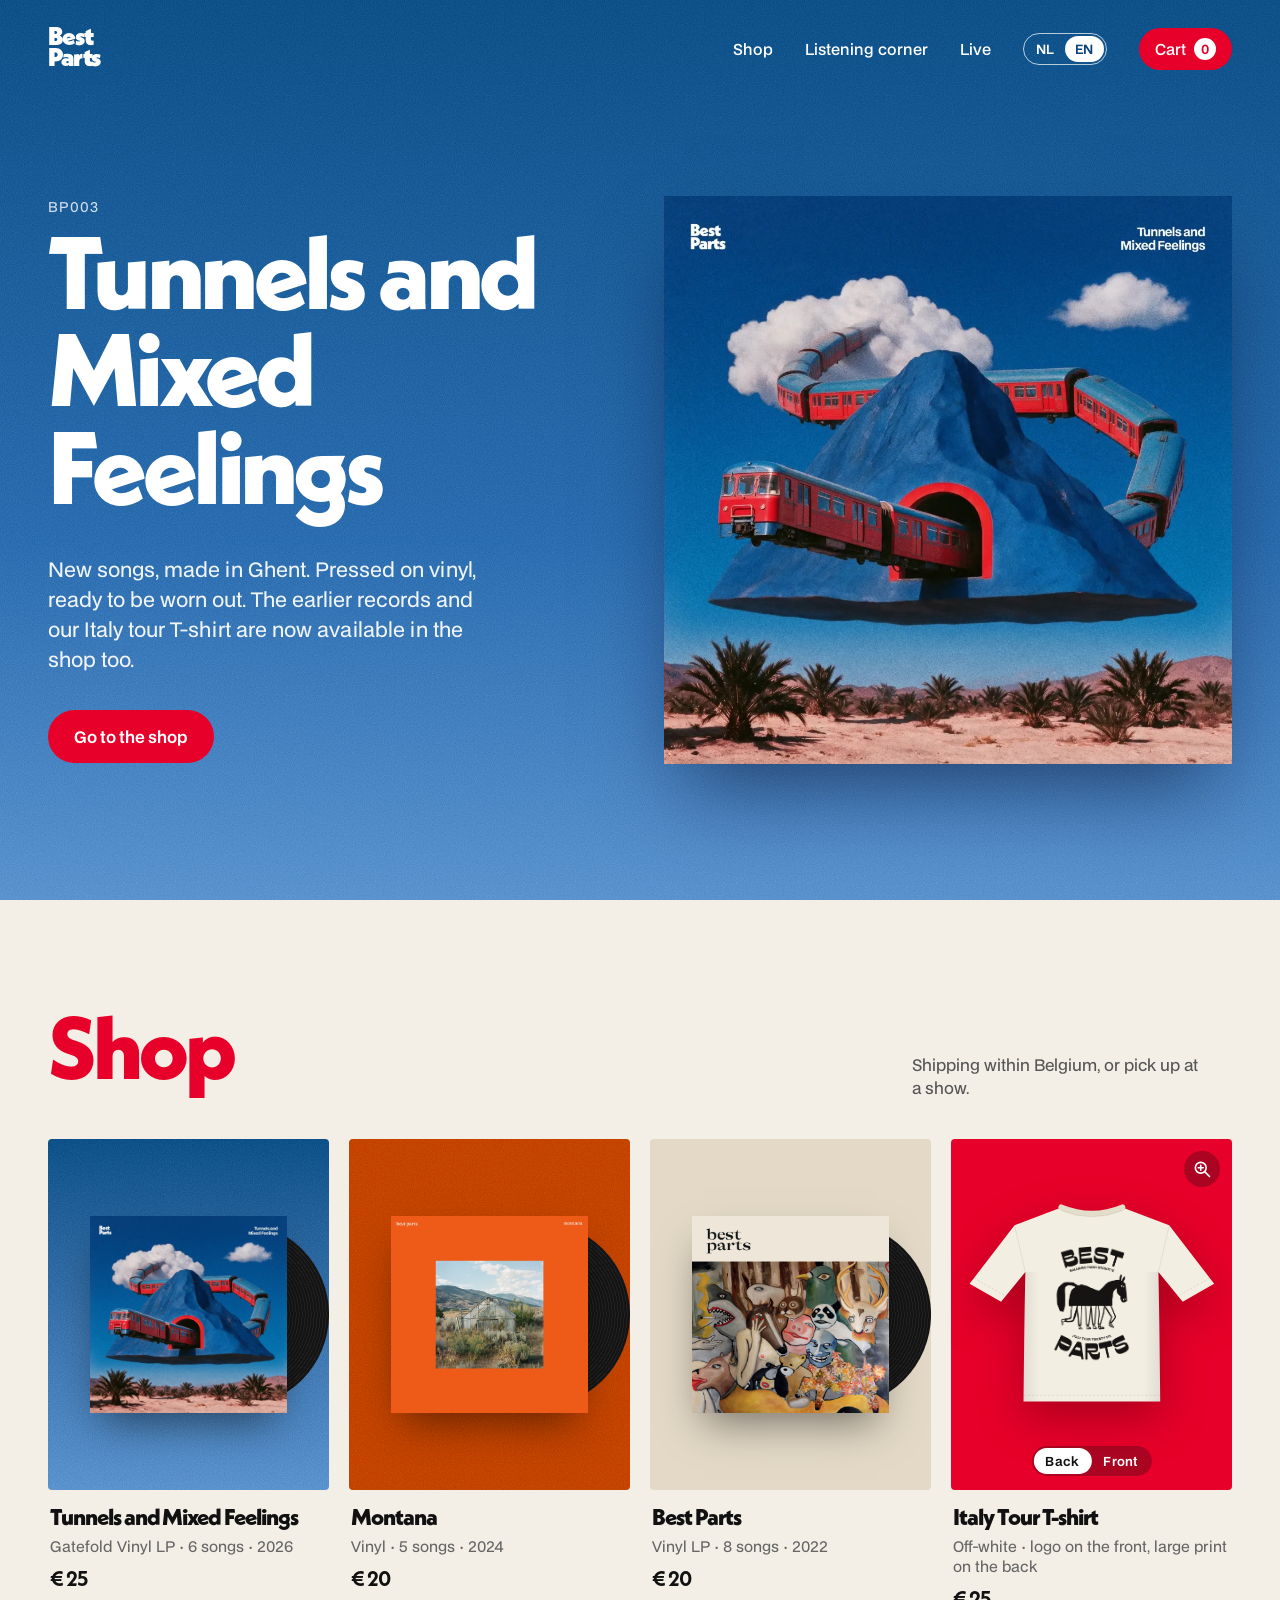
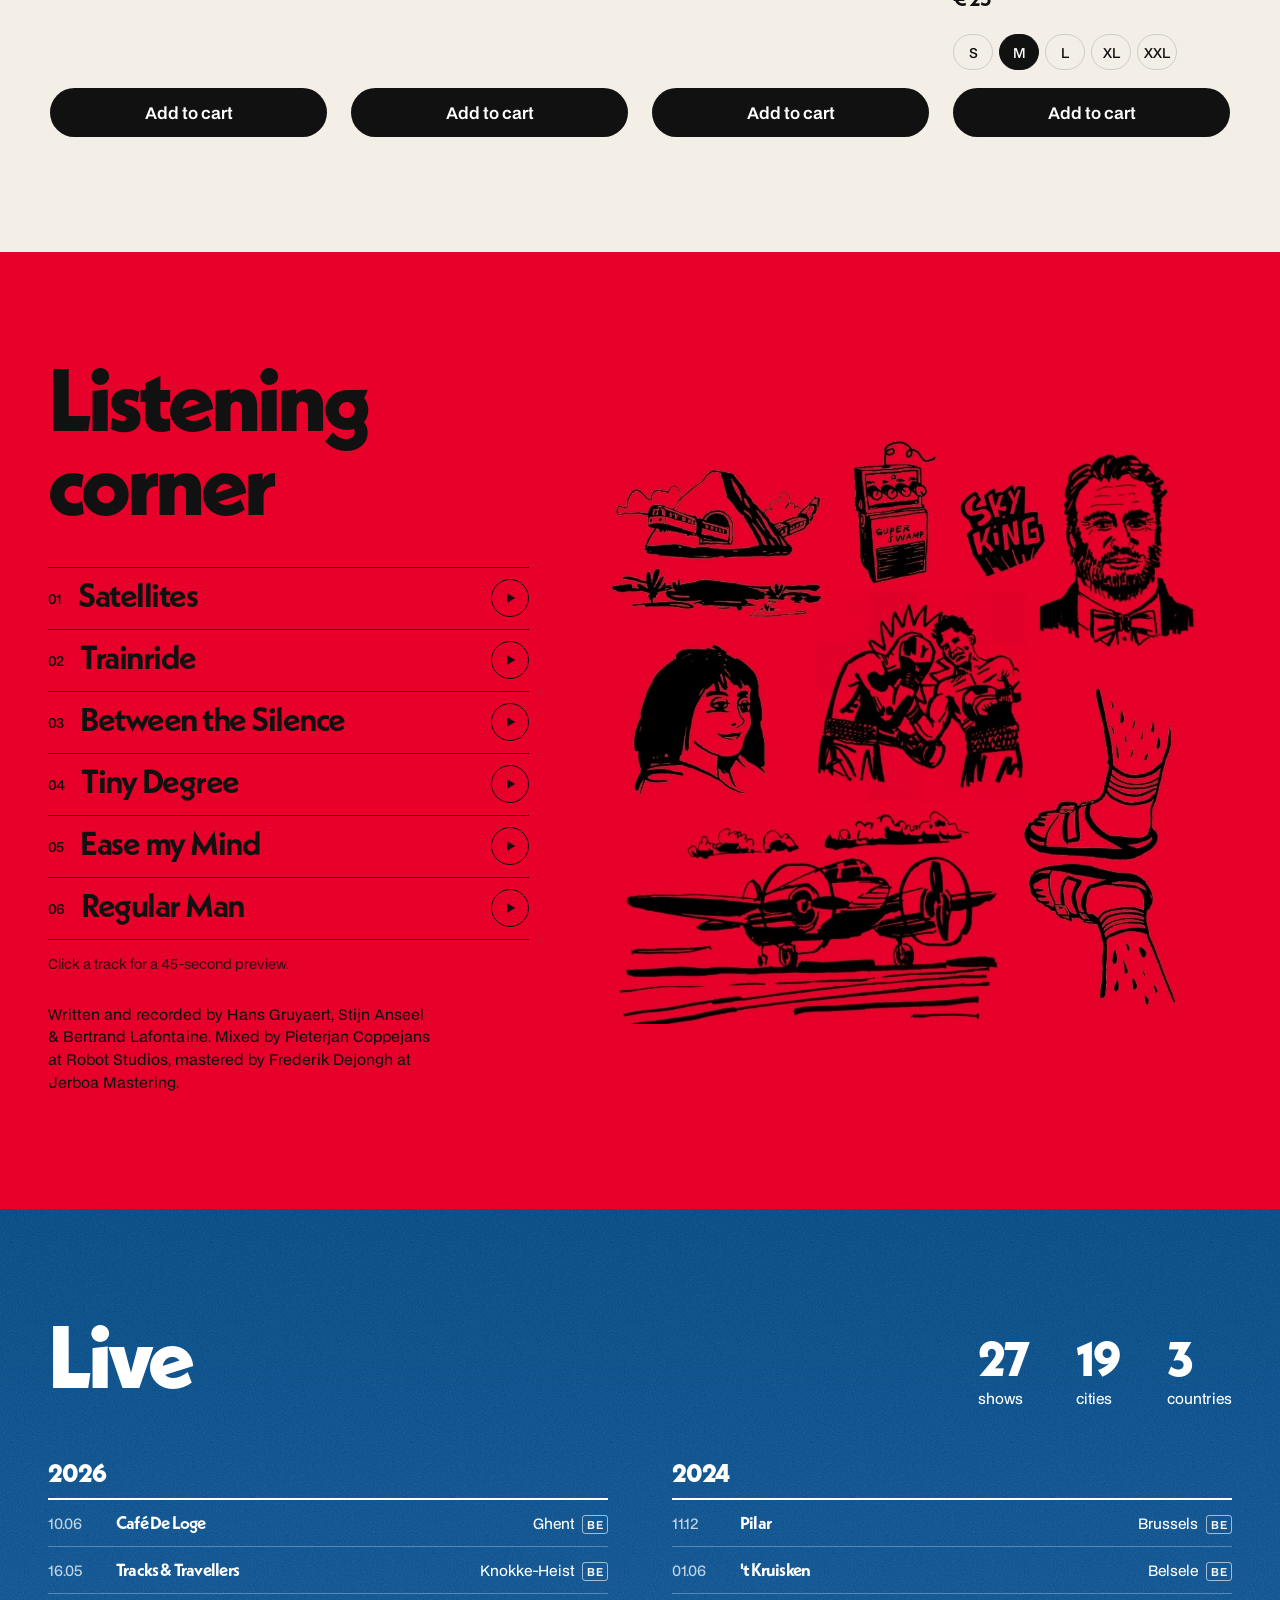
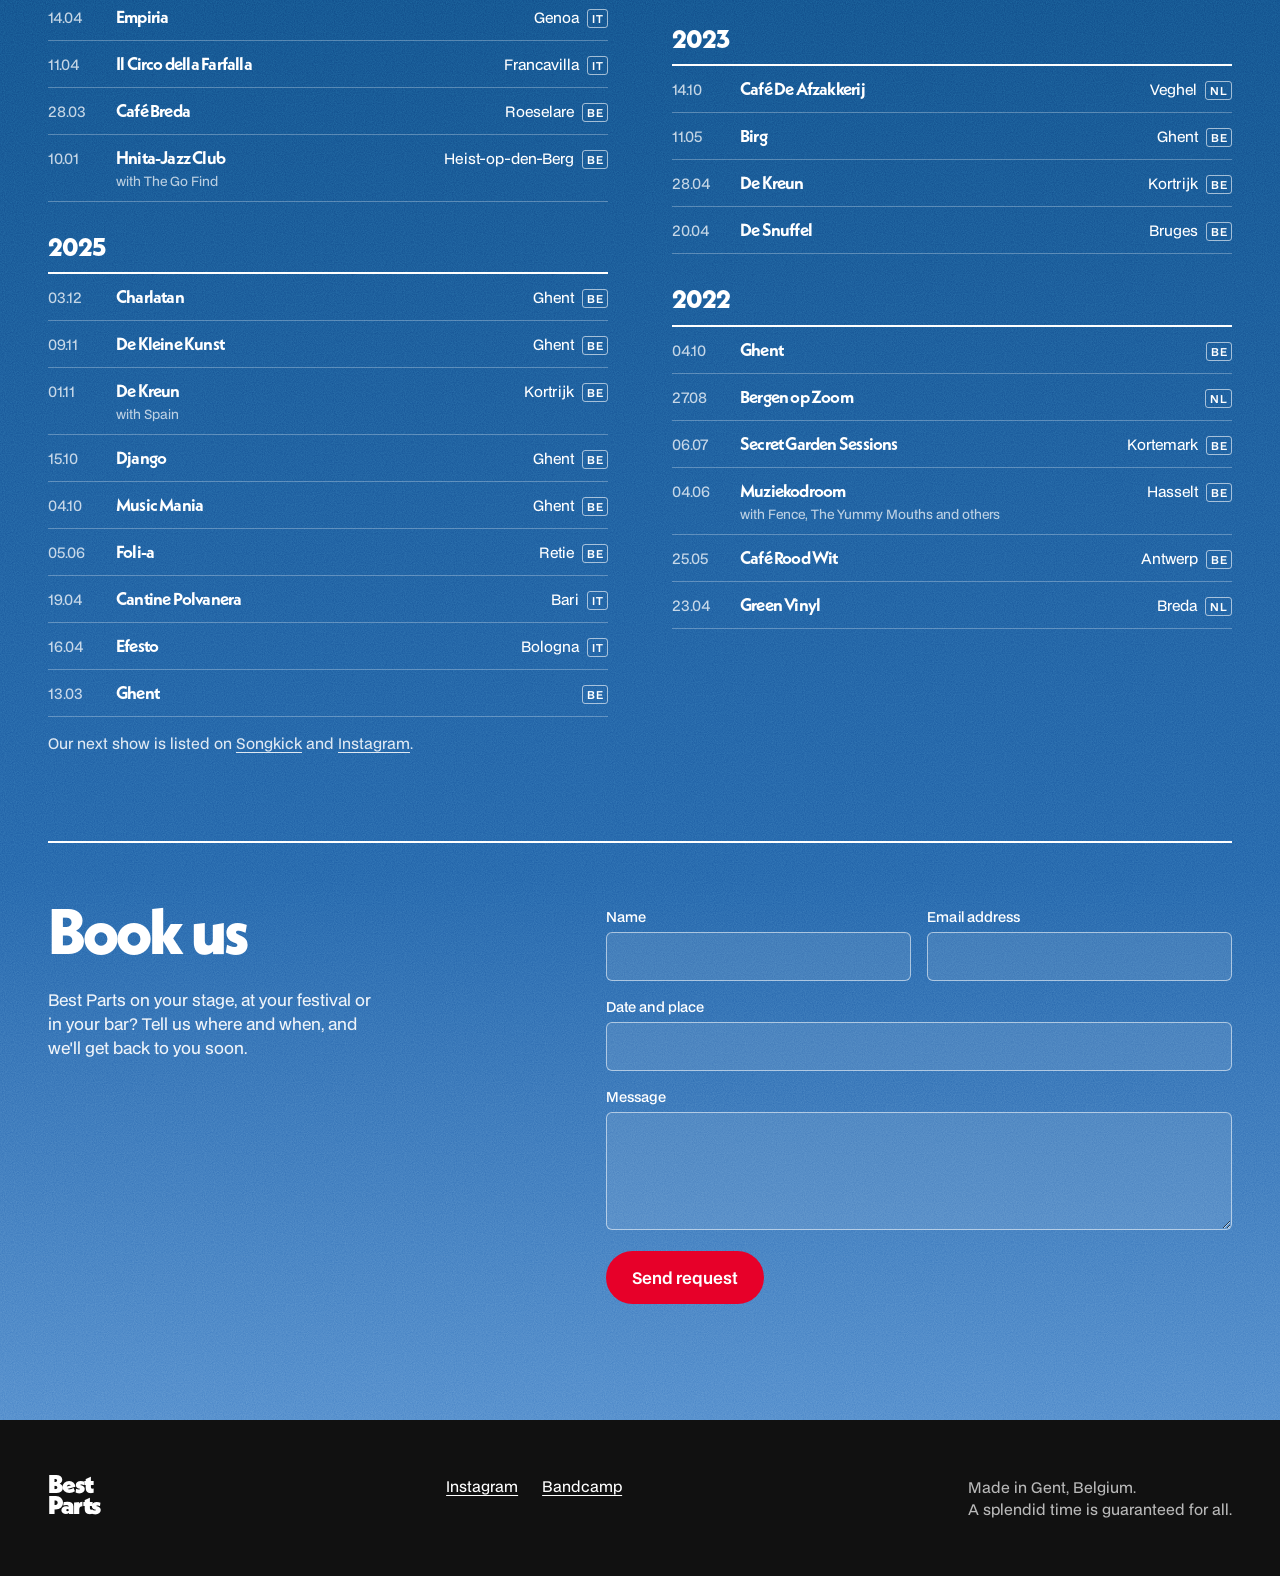
==== index.html @ 6e1805ee "Boekingsformulier onder de live-sectie Co-Authored-By: Claude Fable 5.2 <noreply@anthropic.com>" ====
<!doctype html>
<html lang="nl">
<head>
<meta charset="utf-8">
<meta name="viewport" content="width=device-width, initial-scale=1">
<title>Best Parts — Shop</title>
<meta name="description" content="Tunnels and Mixed Feelings, de nieuwe plaat van Best Parts. Vinyl en merch.">
<meta name="theme-color" content="#08417b">
<link rel="icon" href="favicon.svg" type="image/svg+xml">
<meta property="og:type" content="website">
<meta property="og:title" content="Best Parts — Shop">
<meta property="og:description" content="Tunnels and Mixed Feelings, the new record by Best Parts. Vinyl and merch.">
<meta property="og:image" content="https://stanseel.github.io/bestpartsband/img/cover-front.jpg">
<meta property="og:url" content="https://stanseel.github.io/bestpartsband/">
<meta name="twitter:card" content="summary_large_image">
<link rel="preload" href="fonts/NeueKabel-ExtraBold.otf" as="font" type="font/otf" crossorigin>
<link rel="preload" href="fonts/BDOGrotesk-Regular.otf" as="font" type="font/otf" crossorigin>
<link rel="stylesheet" href="style.css">
</head>
<body>

<header class="top">
  <a href="#" class="logo">Best<br>Parts</a>
  <nav>
    <a href="#shop">Shop</a>
    <a href="#plaat" data-i18n="nav.record">Listening corner</a>
    <a href="#live">Live</a>
    <div class="lang" role="group" aria-label="Taal" data-i18n-label="nav.lang">
      <button type="button" data-lang="nl" aria-pressed="true">NL</button>
      <button type="button" data-lang="en" aria-pressed="false">EN</button>
    </div>
    <button class="cart-btn" type="button" aria-label="Winkelmandje openen" data-i18n-label="nav.cartOpen">
      <span data-i18n="nav.cart">Mandje</span> <span class="cart-count">0</span>
    </button>
  </nav>
</header>

<main>
  <!-- HERO: lucht + hoes -->
  <section class="hero">
    <div class="hero-text">
      <p class="eyebrow" data-i18n="hero.eyebrow">BP003</p>
      <h1>Tunnels and<br>Mixed Feelings</h1>
      <p class="lead" data-i18n="hero.lead">Nieuwe songs, made in Gent. Op vinyl geperst, klaar om grijs te draaien. De vorige platen en ons Italiaans tour T-shirt zijn vanaf nu ook beschikbaar via de shop.</p>
      <a href="#shop" class="btn btn-red" data-i18n="hero.cta">Naar de shop</a>
    </div>
    <div class="hero-art">
      <img src="img/cover-front.jpg" width="990" height="990" fetchpriority="high" data-i18n-alt="hero.alt" alt="Hoes van Tunnels and Mixed Feelings: een rode trein rijdt door een blauwe berg die in de lucht zweeft">
    </div>
  </section>

  <!-- SHOP -->
  <section class="shop" id="shop">
    <div class="shop-head">
      <h2>Shop</h2>
      <p data-i18n="shop.note">Verzending in België of afhalen op een concert.</p>
    </div>
    <div id="products"></div>
  </section>

  <!-- DE PLAAT: rode binnenhoes -->
  <section class="record" id="plaat">
    <div class="record-text">
      <h2 data-i18n="record.title">Listening corner</h2>
      <ol class="tracks">
        <li><span class="track-name">Satellites</span><button class="play" type="button" data-src="audio/preview-01-satellites.m4a" data-title="Satellites"><svg viewBox="0 0 24 24" aria-hidden="true"><path class="i-play" d="M8 5.5v13l11-6.5z"/><path class="i-pause" d="M7 5h3.5v14H7zM13.5 5H17v14h-3.5z"/></svg></button></li>
        <li><span class="track-name">Trainride</span><button class="play" type="button" data-src="audio/preview-02-trainride.m4a" data-title="Trainride"><svg viewBox="0 0 24 24" aria-hidden="true"><path class="i-play" d="M8 5.5v13l11-6.5z"/><path class="i-pause" d="M7 5h3.5v14H7zM13.5 5H17v14h-3.5z"/></svg></button></li>
        <li><span class="track-name">Between the Silence</span><button class="play" type="button" data-src="audio/preview-03-between-the-silence.m4a" data-title="Between the Silence"><svg viewBox="0 0 24 24" aria-hidden="true"><path class="i-play" d="M8 5.5v13l11-6.5z"/><path class="i-pause" d="M7 5h3.5v14H7zM13.5 5H17v14h-3.5z"/></svg></button></li>
        <li><span class="track-name">Tiny Degree</span><button class="play" type="button" data-src="audio/preview-04-tiny-degree.m4a" data-title="Tiny Degree"><svg viewBox="0 0 24 24" aria-hidden="true"><path class="i-play" d="M8 5.5v13l11-6.5z"/><path class="i-pause" d="M7 5h3.5v14H7zM13.5 5H17v14h-3.5z"/></svg></button></li>
        <li><span class="track-name">Ease my Mind</span><button class="play" type="button" data-src="audio/preview-05-ease-my-mind.m4a" data-title="Ease my Mind"><svg viewBox="0 0 24 24" aria-hidden="true"><path class="i-play" d="M8 5.5v13l11-6.5z"/><path class="i-pause" d="M7 5h3.5v14H7zM13.5 5H17v14h-3.5z"/></svg></button></li>
        <li><span class="track-name">Regular Man</span><button class="play" type="button" data-src="audio/preview-06-regular-man.m4a" data-title="Regular Man"><svg viewBox="0 0 24 24" aria-hidden="true"><path class="i-play" d="M8 5.5v13l11-6.5z"/><path class="i-pause" d="M7 5h3.5v14H7zM13.5 5H17v14h-3.5z"/></svg></button></li>
      </ol>
      <p class="previews-note" data-i18n="record.previews">Klik op een nummer voor een fragment van 45 seconden.</p>
      <p class="credits" data-i18n="record.credits">Geschreven en opgenomen door Hans Gruyaert, Stijn Anseel &amp; Bertrand Lafontaine. Mix door Pieterjan Coppejans in Robot Studios, mastering door Frederik Dejongh bij Jerboa Mastering.</p>
    </div>
    <div class="record-art">
      <img src="img/drawings.jpg" width="960" height="900" loading="lazy" data-i18n-alt="record.alt" alt="Inkttekeningen uit de binnenhoes: een trein in een berg, een gitaarpedaal, boksers, een vliegtuig">
    </div>
  </section>

  <!-- LIVE: gedane optredens -->
  <section class="live" id="live">
    <div class="live-head">
      <h2>Live</h2>
      <div class="live-stats"></div>
    </div>
    <div class="years" id="gigs"></div>
    <p class="live-foot" data-i18n="live.foot">Ons volgende optreden staat op <a href="https://www.songkick.com/artists/10209042-best-parts">Songkick</a> en <a href="https://instagram.com/bestpartsband">Instagram</a>.</p>

    <!-- BOEKEN: aanvraagformulier, verstuurd via booking.js -->
    <div class="booking" id="boeken">
      <div class="booking-text">
        <h3 data-i18n="booking.title">Boek ons</h3>
        <p data-i18n="booking.lead">Best Parts op je podium, festival of in je café? Laat weten waar en wanneer, dan nemen we snel contact op.</p>
      </div>
      <form class="booking-form" novalidate>
        <label><span data-i18n="booking.name">Naam</span><input type="text" name="name" autocomplete="name" required></label>
        <label><span data-i18n="booking.email">E-mailadres</span><input type="email" name="email" autocomplete="email" required></label>
        <label class="wide"><span data-i18n="booking.when">Datum en plaats</span><input type="text" name="when"></label>
        <label class="wide"><span data-i18n="booking.message">Bericht</span><textarea name="message" rows="4" required></textarea></label>
        <input class="hp" type="text" name="_honey" tabindex="-1" autocomplete="off" aria-hidden="true">
        <div class="booking-foot wide">
          <button class="btn btn-red" type="submit" data-i18n="booking.send">Verstuur aanvraag</button>
          <p class="booking-status" role="status" aria-live="polite"></p>
        </div>
      </form>
    </div>
  </section>
</main>

<footer class="foot">
  <a href="#" class="logo">Best<br>Parts</a>
  <div>
    <a href="https://instagram.com/bestpartsband">Instagram</a>
    <a href="https://bestparts.bandcamp.com">Bandcamp</a>
  </div>
  <p>Made in Gent, Belgium.<br>A splendid time is guaranteed for all.</p>
</footer>

<!-- MANDJE -->
<div class="scrim" hidden></div>
<aside class="cart" aria-label="Winkelmandje" data-i18n-label="cart.label" aria-hidden="true" inert>
  <div class="cart-head">
    <h2 data-i18n="cart.title">Mandje</h2>
    <button class="cart-close" type="button" aria-label="Sluiten" data-i18n-label="cart.close">×</button>
  </div>
  <ul class="cart-items"></ul>
  <p class="cart-empty" data-i18n="cart.empty">Je mandje is nog leeg.</p>
  <div class="cart-foot">
    <div class="row"><span data-i18n="cart.subtotal">Subtotaal</span><span class="subtotal">€ 0</span></div>
    <div class="row muted"><span data-i18n="cart.shipping">Verzending België</span><span class="shipping">€ 0</span></div>
    <div class="row total"><span data-i18n="cart.total">Totaal</span><span class="grand">€ 0</span></div>
    <button class="btn btn-red btn-block checkout" type="button" data-i18n="cart.checkout">Afrekenen</button>
    <p class="pay-note" data-i18n="cart.payNote">Betalen met Bancontact, je bankapp of kaart.</p>
  </div>
</aside>

<dialog class="zoom"></dialog>

<div class="toast" role="status" aria-live="polite"></div>

<script src="i18n.js"></script>
<script src="shop.js"></script>
<script src="gigs.js"></script>
<script src="player.js"></script>
<script src="booking.js"></script>
</body>
</html>
---- style.css ----
/* Huisstijl: Neue Kabel voor titels, BDO Grotesk voor tekst */
@font-face { font-family: "Neue Kabel"; src: url("fonts/NeueKabel-Medium.otf") format("opentype"); font-weight: 500; font-display: swap; }
@font-face { font-family: "Neue Kabel"; src: url("fonts/NeueKabel-Bold.otf") format("opentype"); font-weight: 700; font-display: swap; }
@font-face { font-family: "Neue Kabel"; src: url("fonts/NeueKabel-ExtraBold.otf") format("opentype"); font-weight: 800; font-display: swap; }
@font-face { font-family: "Neue Kabel"; src: url("fonts/NeueKabel-Black.otf") format("opentype"); font-weight: 900; font-display: swap; }
@font-face { font-family: "BDO Grotesk"; src: url("fonts/BDOGrotesk-Regular.otf") format("opentype"); font-weight: 400; font-display: swap; }
@font-face { font-family: "BDO Grotesk"; src: url("fonts/BDOGrotesk-Medium.otf") format("opentype"); font-weight: 500; font-display: swap; }
@font-face { font-family: "BDO Grotesk"; src: url("fonts/BDOGrotesk-DemiBold.otf") format("opentype"); font-weight: 600; font-display: swap; }
@font-face { font-family: "BDO Grotesk"; src: url("fonts/BDOGrotesk-Bold.otf") format("opentype"); font-weight: 700; font-display: swap; }

:root {
  --red: #e70029;
  --red-dark: #b8001f;
  --sky-top: #08417b;
  --sky: #1d5ea6;
  --sky-low: #4a86c8;
  --ink: #111;
  --paper: #f4efe6;
  --canvas: #e9dfc8;
  --white: #fff;
  --head: "Neue Kabel", system-ui, sans-serif;
  --body: "BDO Grotesk", system-ui, sans-serif;
  --kabel-tight: -0.045em; /* letterafstand Neue Kabel: hoe negatiever, hoe nauwer */
  --grain: url("data:image/svg+xml,%3Csvg xmlns='http://www.w3.org/2000/svg' width='200' height='200'%3E%3Cfilter id='n'%3E%3CfeTurbulence type='fractalNoise' baseFrequency='.9' numOctaves='2' stitchTiles='stitch'/%3E%3CfeColorMatrix values='0 0 0 0 1 0 0 0 0 1 0 0 0 0 1 0 0 0 .5 0'/%3E%3C/filter%3E%3Crect width='100%25' height='100%25' filter='url(%23n)'/%3E%3C/svg%3E");
}

* { box-sizing: border-box; }
html { scroll-behavior: smooth; }
body {
  margin: 0;
  font-family: var(--body);
  color: var(--ink);
  background: var(--paper);
  -webkit-font-smoothing: antialiased;
}
img { display: block; max-width: 100%; height: auto; }
a { color: inherit; }
h1, h2, h3 { font-family: var(--head); font-weight: 800; letter-spacing: var(--kabel-tight); line-height: .95; margin: 0; text-wrap: balance; }
p { text-wrap: pretty; }
::selection { background: var(--red); color: var(--white); }

/* zichtbare focus voor wie met het toetsenbord navigeert */
:focus-visible { outline: 2.5px solid currentColor; outline-offset: 3px; border-radius: 4px; }
.btn:focus-visible, .cart-btn:focus-visible, .sizes button:focus-visible, .lang button:focus-visible, .qty button:focus-visible { border-radius: 999px; }
.btn-ink:focus-visible, .sizes button:focus-visible { outline-color: var(--red); }
.btn-red:focus-visible, .cart-btn:focus-visible { outline-color: var(--ink); }
.hero .btn-red:focus-visible, .top .cart-btn:not(.float):focus-visible { outline-color: var(--white); }
body.cart-open { overflow: hidden; }

.logo {
  font-family: var(--head);
  font-weight: 900;
  font-size: 1.6rem;
  line-height: .82;
  letter-spacing: var(--kabel-tight);
  text-decoration: none;
}

/* overige tekst in Neue Kabel krijgt dezelfde nauwe letterafstand */
.card .price, .tracks li, .year .venue, .live-stats strong, .cart-foot .total { letter-spacing: var(--kabel-tight); }

/* ---------- header ---------- */
.top {
  position: absolute; inset: 0 0 auto 0; z-index: 10;
  display: flex; justify-content: space-between; align-items: flex-start;
  padding: 28px clamp(16px, 4vw, 48px);
  color: var(--white);
}
.top nav { display: flex; gap: clamp(12px, 3vw, 32px); align-items: center; font-size: .95rem; font-weight: 500; }
.top nav a { text-decoration: none; }
.top nav a:hover { text-decoration: underline; text-underline-offset: 4px; }
.lang { display: inline-flex; border: 1.5px solid rgba(255, 255, 255, .7); border-radius: 999px; padding: 2px; }
.lang button {
  font: 600 .8rem var(--body); letter-spacing: .04em; color: var(--white); cursor: pointer;
  background: none; border: 0; border-radius: 999px; padding: 7px 10px; line-height: 1;
}
.lang button[aria-pressed="true"] { background: var(--white); color: var(--sky-top); }
.cart-btn {
  font: inherit; color: var(--white); cursor: pointer;
  background: var(--red); border: 0; border-radius: 999px;
  padding: 10px 16px; display: inline-flex; gap: 8px; align-items: center;
}
.cart-btn:hover { background: var(--red-dark); }
/* zodra de kop uit beeld is, blijft het mandje rechtsboven zweven */
.cart-btn.float {
  position: fixed; top: 16px; right: clamp(16px, 4vw, 48px); z-index: 30;
  font-size: .95rem; font-weight: 500;
  box-shadow: 0 0 0 2px var(--paper), 0 10px 24px -8px rgba(0, 0, 0, .45);
  animation: drop .3s cubic-bezier(.2, .7, .2, 1);
}
@keyframes drop { from { transform: translateY(-64px); } }
.cart-count {
  background: var(--white); color: var(--red); border-radius: 999px;
  min-width: 22px; height: 22px; display: inline-grid; place-items: center;
  font-size: .8rem; font-weight: 600; padding: 0 6px;
}
.cart-count.bump { animation: bump .4s ease; }
@keyframes bump { 50% { transform: scale(1.35); } }

/* ---------- buttons ---------- */
.btn {
  display: inline-block; font: 600 1rem var(--body); text-decoration: none; cursor: pointer;
  border: 0; border-radius: 999px; padding: 15px 26px;
  transition: transform .15s ease, background .15s ease;
}
.btn:hover { transform: translateY(-2px); }
.btn-red { background: var(--red); color: var(--white); }
.btn-red:hover { background: var(--red-dark); }
.btn-ink { background: var(--ink); color: var(--white); }
.btn-block { width: 100%; }

/* ---------- hero ---------- */
.hero {
  position: relative; overflow: hidden;
  min-height: 100vh; min-height: 100svh;
  display: grid; grid-template-columns: 1fr 1fr; align-items: center; gap: 48px;
  padding: 140px clamp(16px, 4vw, 48px) 80px;
  color: var(--white);
  background:
    var(--grain),
    linear-gradient(180deg, var(--sky-top) 0%, var(--sky) 60%, var(--sky-low) 100%);
  background-blend-mode: soft-light, normal;
}
.eyebrow { font-size: .85rem; letter-spacing: .08em; text-transform: uppercase; opacity: .8; margin: 0 0 18px; }
.hero h1 { font-size: clamp(3rem, 8vw, 7.5rem); }
.lead { font-size: clamp(1.05rem, 1.6vw, 1.25rem); line-height: 1.5; max-width: 34ch; margin: 28px 0 36px; opacity: .92; }
.hero-art { position: relative; }
.hero-art img {
  width: 100%; max-width: 620px; margin-left: auto; aspect-ratio: 1;
  box-shadow: 0 40px 80px -20px rgba(0, 10, 40, .55);
  animation: float 7s ease-in-out infinite;
}
@keyframes float { 50% { transform: translateY(-14px) rotate(-.6deg); } }

/* ---------- shop ---------- */
.shop { padding: clamp(64px, 9vw, 120px) clamp(16px, 4vw, 48px); }
.shop-head { display: flex; justify-content: space-between; align-items: end; gap: 24px; flex-wrap: wrap; margin-bottom: 40px; }
.shop-head h2 { font-size: clamp(3rem, 7vw, 5.5rem); color: var(--red); }
.shop-head p { margin: 0; max-width: 32ch; color: #555; }

.grid { display: grid; grid-template-columns: repeat(4, 1fr); gap: 20px; }
.card { display: flex; flex-direction: column; }
.stage {
  position: relative; aspect-ratio: 4 / 5; overflow: hidden;
  display: grid; place-items: center;
  border-radius: 4px;
}
.stage.blue {
  background: var(--grain), linear-gradient(180deg, var(--sky-top), var(--sky-low));
  background-blend-mode: soft-light, normal;
}
.stage.red { background: var(--red); }
.stage.photo img { width: 100%; height: 100%; object-fit: cover; transition: transform .5s ease; }
.card:hover .stage.photo img { transform: scale(1.04); }
.stage.orange { background: var(--grain), #bc3400; background-blend-mode: soft-light, normal; }
.stage.cream { background: var(--grain), #e3d9c6; background-blend-mode: multiply, normal; }

/* uitverkocht */
.sold-out-note {
  justify-self: start; width: fit-content; margin: 10px 0 0;
  font-size: .8rem; font-weight: 600; letter-spacing: .04em; text-transform: uppercase;
  color: var(--white); background: var(--red); border-radius: 999px; padding: 5px 11px;
}
.sold-out .stage { filter: grayscale(.7); opacity: .7; }
.add:disabled { background: #bbb; cursor: not-allowed; transform: none; }
.card-body { padding: 18px 2px 0; display: flex; flex-direction: column; gap: 6px; flex: 1; }
.card h3 { font-size: 1.45rem; }
.card .sub { color: #666; font-size: .92rem; margin: 0; }
.card .price { font-family: var(--head); font-weight: 700; font-size: 1.3rem; margin: 6px 0 0; }
.card-actions { display: flex; gap: 8px; margin-top: auto; padding-top: 14px; flex-wrap: wrap; }
.sizes { display: flex; gap: 6px; flex-wrap: wrap; width: 100%; margin-bottom: 10px; }
.sizes button {
  font: 500 .85rem var(--body); cursor: pointer;
  min-width: 40px; height: 36px; border-radius: 999px;
  background: transparent; border: 1.5px solid #ccc; color: var(--ink);
}
.sizes button[aria-pressed="true"] { background: var(--ink); border-color: var(--ink); color: var(--white); }
.card .add { flex: 1; padding: 13px 18px; }

/* het label van de plaat neemt de kleur van de hoes over */
.stage.blue { --label: #0763a1; }
.stage.orange { --label: #ee5b18; }
.stage.cream { --label: #eee6d9; }

/* product mockups */
.lp { position: relative; width: 70%; aspect-ratio: 1; transition: transform .4s ease; }
.lp .disc {
  position: absolute; inset: 3%; border-radius: 50%;
  background: repeating-radial-gradient(circle, #151515 0 2px, #222 2px 3px);
  transition: transform .5s cubic-bezier(.2, .7, .2, 1);
  transform: translateX(26%);
}
.lp .disc::after {
  content: ""; position: absolute; inset: 34%; border-radius: 50%;
  background: radial-gradient(circle, var(--ink) 0 5%, var(--label, var(--red)) 6%);
}
.lp img { position: relative; width: 100%; aspect-ratio: 1; box-shadow: 0 20px 40px -12px rgba(0,0,0,.5); }
.card:hover .lp { transform: translateX(-10%); }
.card:hover .lp .disc { transform: translateX(46%) rotate(40deg); }

/* tekeningen: het rode papier wordt wit, zodat de zwarte inkt op elke kleur kan staan */
.ink { filter: grayscale(1) brightness(4.5) contrast(3); mix-blend-mode: multiply; }

/* T-shirt: achterkant en voorkant liggen op elkaar, de knoppen onderaan wisselen */
.tee { position: relative; width: 96%; aspect-ratio: 600 / 530; margin-top: -8%; }
.tee-view {
  position: absolute; inset: 0; width: 100%; height: 100%;
  filter: drop-shadow(0 16px 22px rgba(60, 0, 10, .35));
  transition: opacity .3s ease, transform .4s cubic-bezier(.2, .7, .2, 1);
}
.tee-view image { mix-blend-mode: multiply; opacity: .93; }
.stage[data-view="back"] .tee-front, .stage[data-view="front"] .tee-back { opacity: 0; transform: scale(.96); }
.views {
  position: absolute; left: 50%; bottom: 14px; transform: translateX(-50%);
  display: inline-flex; padding: 2px; border-radius: 999px; background: rgba(17, 17, 17, .28);
}
.views button {
  font: 600 .78rem var(--body); letter-spacing: .02em; color: var(--white); cursor: pointer;
  background: none; border: 0; border-radius: 999px; padding: 7px 12px; line-height: 1;
}
.views button[aria-pressed="true"] { background: var(--white); color: var(--ink); }

/* grotere weergave na een klik op het product */
.stage:has(.zoom-btn) { cursor: zoom-in; }
.zoom-btn {
  position: absolute; top: 12px; right: 12px; width: 36px; height: 36px; padding: 8px;
  border: 0; border-radius: 50%; background: rgba(17, 17, 17, .28); color: var(--white); cursor: zoom-in;
}
.zoom-btn svg { width: 100%; height: 100%; fill: none; stroke: currentColor; stroke-width: 2; stroke-linecap: round; }
.zoom-btn:focus-visible, .views button:focus-visible, .zoom-close:focus-visible { outline-color: var(--white); border-radius: 999px; }
.zoom { padding: 0; border: 0; background: none; max-width: none; max-height: none; overflow: visible; }
.zoom::backdrop { background: rgba(8, 20, 50, .7); }
.zoom[open] { animation: zoom-in .25s cubic-bezier(.2, .7, .2, 1); }
@keyframes zoom-in { from { opacity: 0; transform: scale(.94); } }
.zoom-stage { width: min(92vw, 86vh, 860px); aspect-ratio: 1; border-radius: 6px; cursor: default; }
.zoom-stage .tee { margin-top: -4%; }
.zoom-stage .views { bottom: 22px; }
.zoom-stage .views button { font-size: .9rem; padding: 9px 16px; }
.zoom-close {
  position: absolute; top: 12px; right: 12px; width: 40px; height: 40px;
  border: 0; border-radius: 50%; background: rgba(17, 17, 17, .28); color: var(--white);
  font-size: 1.6rem; line-height: 1; cursor: pointer;
}

.tote { position: relative; width: 64%; transition: transform .4s ease; transform-origin: 50% 0; }
.tote svg { width: 100%; display: block; filter: drop-shadow(0 18px 24px rgba(0,0,0,.3)); }
.tote .print { position: absolute; left: 13%; top: 46%; width: 74%; }
.card:hover .tote { transform: rotate(4deg); }

/* ---------- de plaat ---------- */
.record {
  background: var(--red); color: var(--ink);
  display: grid; grid-template-columns: 1fr 1.3fr; gap: clamp(32px, 6vw, 96px); align-items: center;
  padding: clamp(64px, 9vw, 120px) clamp(16px, 4vw, 48px);
}
.record h2 { font-size: clamp(3rem, 7vw, 5.5rem); margin-bottom: 32px; }
.tracks { list-style: none; padding: 0; margin: 0 0 36px; counter-reset: t; }
.tracks li {
  counter-increment: t; font-family: var(--head); font-weight: 700;
  font-size: clamp(1.4rem, 2.6vw, 2.1rem); padding: 10px 0; border-top: 1.5px solid var(--ink);
  display: flex; gap: 18px; align-items: baseline;
}
.tracks li:last-child { border-bottom: 1.5px solid var(--ink); }
/* fragment beluisteren: de hele regel is aanklikbaar, een zwarte lijn toont de voortgang */
.tracks li { position: relative; cursor: pointer; align-items: center; }
.tracks li::after {
  content: ""; position: absolute; left: 0; bottom: -1.5px; height: 4px; width: calc(var(--p, 0) * 100%);
  background: var(--ink); pointer-events: none;
}
.tracks li:last-child::after { bottom: 0; }
.track-name { flex: 1; }
.play {
  flex: none; width: 38px; height: 38px; padding: 9px; cursor: pointer;
  border: 1.5px solid var(--ink); border-radius: 50%; background: none; color: var(--ink);
  transition: background .15s ease, color .15s ease, transform .15s ease;
}
.play svg { display: block; width: 100%; height: 100%; fill: currentColor; }
.play .i-pause, .playing .play .i-play { display: none; }
.playing .play .i-pause { display: block; }
.tracks li:hover .play, .playing .play { background: var(--ink); color: var(--red); }
.tracks li:hover .play { transform: scale(1.06); }
.play:focus-visible { outline-color: var(--ink); border-radius: 50%; }
.previews-note { font-size: .85rem; margin: -22px 0 30px; opacity: .8; }
.tracks li::before { content: counter(t, decimal-leading-zero); font: 500 .85rem var(--body); }
.credits { max-width: 46ch; line-height: 1.55; font-size: .92rem; margin: 0; }
.record-art img { width: 100%; }

/* ---------- live ---------- */
.live {
  color: var(--white);
  padding: clamp(64px, 9vw, 120px) clamp(16px, 4vw, 48px);
  background: var(--grain), linear-gradient(180deg, var(--sky-top), var(--sky) 70%, var(--sky-low));
  background-blend-mode: soft-light, normal;
}
.live-head { display: flex; justify-content: space-between; align-items: end; gap: 24px; flex-wrap: wrap; margin-bottom: clamp(32px, 5vw, 56px); }
.live h2 { font-size: clamp(3rem, 7vw, 5.5rem); }
.live-stats { display: flex; gap: clamp(20px, 4vw, 48px); font-size: .9rem; }
.live-stats strong { display: block; font: 800 clamp(2rem, 4vw, 3rem)/1 var(--head); }
.years { columns: 2 380px; column-gap: clamp(32px, 5vw, 72px); }
.year { break-inside: avoid; margin-bottom: 36px; }
.year h3 { font-size: 1.6rem; padding-bottom: 10px; border-bottom: 2px solid var(--white); }
.year ul { list-style: none; margin: 0; padding: 0; }
.year li {
  display: grid; grid-template-columns: 54px 1fr auto; gap: 14px; align-items: baseline;
  padding: 11px 0; border-bottom: 1px solid rgba(255, 255, 255, .28);
}
.year time { font-size: .9rem; opacity: .75; }
.year .venue { font: 700 1.1rem var(--head); }
.year .extra { display: block; font-size: .8rem; opacity: .7; margin-top: 2px; }
.year .city { font-size: .9rem; text-align: right; display: flex; gap: 8px; align-items: baseline; }
.year .cc {
  font-size: .68rem; font-weight: 600; letter-spacing: .04em;
  border: 1px solid rgba(255, 255, 255, .6); border-radius: 3px; padding: 1px 4px;
}
.live-foot { margin: 16px 0 0; font-size: .92rem; opacity: .85; }

/* boekingsformulier onderaan de live-sectie */
.booking {
  display: grid; grid-template-columns: 1fr 1.3fr; gap: clamp(28px, 6vw, 96px);
  margin-top: clamp(48px, 7vw, 88px); padding-top: clamp(40px, 5vw, 64px);
  border-top: 2px solid var(--white);
}
.booking h3 { font-size: clamp(2.4rem, 5vw, 4rem); }
.booking-text p { max-width: 34ch; line-height: 1.5; margin: 20px 0 0; opacity: .92; }
.booking-form { display: grid; grid-template-columns: 1fr 1fr; gap: 16px; }
.booking-form .wide { grid-column: 1 / -1; }
.booking-form label span { display: block; font-size: .85rem; font-weight: 500; margin-bottom: 6px; }
.booking-form input, .booking-form textarea {
  width: 100%; font: 400 1rem var(--body); color: var(--white);
  background: rgba(255, 255, 255, .1); border: 1.5px solid rgba(255, 255, 255, .55); border-radius: 6px;
  padding: 12px 14px;
}
.booking-form textarea { resize: vertical; min-height: 110px; }
.booking-form input:focus-visible, .booking-form textarea:focus-visible { outline: 2.5px solid var(--white); outline-offset: 1px; border-color: var(--white); }
.booking-form .hp { position: absolute; left: -9999px; width: 1px; height: 1px; opacity: 0; }
.booking-foot { display: flex; align-items: center; gap: 18px; flex-wrap: wrap; }
.booking-form .btn-red:focus-visible { outline-color: var(--white); }
.booking-form button:disabled { opacity: .6; cursor: default; transform: none; }
.booking-status { margin: 0; font-size: .95rem; flex: 1; min-width: 200px; }
.booking-form.sent > :not(.booking-foot), .booking-form.sent button { display: none; }
.booking-form.sent .booking-status { font: 700 1.5rem/1.2 var(--head); letter-spacing: var(--kabel-tight); }

/* ---------- footer ---------- */
.foot {
  background: var(--ink); color: var(--white);
  display: flex; justify-content: space-between; align-items: flex-start; gap: 32px; flex-wrap: wrap;
  padding: 56px clamp(16px, 4vw, 48px);
  font-size: .92rem;
}
.foot div { display: flex; gap: 24px; }
.foot a:not(.logo), .live-foot a { text-underline-offset: 3px; }
.foot a:not(.logo):hover, .live-foot a:hover { text-decoration-thickness: 2px; }
.foot p { margin: 0; opacity: .7; line-height: 1.5; }

/* ---------- mandje ---------- */
.scrim { position: fixed; inset: 0; background: rgba(8, 20, 50, .45); z-index: 40; }
.cart {
  position: fixed; top: 0; right: 0; bottom: 0; z-index: 50;
  width: min(420px, 100%); background: var(--paper);
  display: flex; flex-direction: column;
  transform: translateX(100%); transition: transform .35s cubic-bezier(.2, .7, .2, 1);
}
.cart.open { transform: none; }
.cart-head { display: flex; justify-content: space-between; align-items: center; padding: 24px; border-bottom: 1.5px solid var(--ink); }
.cart-head h2 { font-size: 2rem; }
.cart-close { font-size: 2rem; line-height: 1; background: none; border: 0; cursor: pointer; padding: 4px 8px; }
.cart-items { list-style: none; margin: 0; padding: 8px 24px; overflow-y: auto; flex: 1; }
.cart-items li { display: grid; grid-template-columns: 64px 1fr auto; gap: 14px; align-items: center; padding: 14px 0; border-bottom: 1px solid #ddd; }
.cart-items .thumb { width: 64px; height: 64px; border-radius: 3px; overflow: hidden; background: var(--red); }
.cart-items .thumb img { width: 100%; height: 100%; object-fit: cover; }
.cart-items .thumb.fit { background: #f3eee2; }
.cart-items .thumb.fit img { object-fit: contain; padding: 5px; }
.cart-items .name { font-weight: 600; }
.cart-items .meta { font-size: .85rem; color: #666; }
.qty { display: inline-flex; align-items: center; gap: 4px; margin-top: 6px; }
.qty button { width: 26px; height: 26px; border-radius: 50%; border: 1.5px solid #bbb; background: none; cursor: pointer; font: 500 .9rem var(--body); }
.qty span { min-width: 20px; text-align: center; font-size: .9rem; }
.cart-items .line { font-weight: 600; }
.cart-empty { padding: 0 24px; color: #666; }
.cart-foot { padding: 20px 24px 28px; border-top: 1.5px solid var(--ink); }
.cart-foot .row { display: flex; justify-content: space-between; padding: 4px 0; }
.cart-foot .muted { color: #666; font-size: .92rem; }
.cart-foot .total { font-family: var(--head); font-weight: 800; font-size: 1.4rem; padding: 10px 0 18px; }
.pay-note { font-size: .82rem; color: #666; text-align: center; margin: 12px 0 0; }

.toast {
  position: fixed; left: 50%; bottom: 24px; z-index: 60;
  transform: translate(-50%, 20px); opacity: 0; visibility: hidden;
  transition: transform .3s ease, opacity .3s ease, visibility .3s;
  background: var(--ink); color: var(--white); padding: 14px 20px; border-radius: 999px; font-size: .95rem;
  max-width: calc(100% - 32px); text-align: center;
}
.toast.show { transform: translate(-50%, 0); opacity: 1; visibility: visible; }

/* ---------- responsive ---------- */
@media (max-width: 1080px) {
  .grid { grid-template-columns: repeat(2, 1fr); }
}
@media (max-width: 760px) {
  .top { padding-top: 20px; }
  .top nav a { display: none; }
  .hero { grid-template-columns: 1fr; padding-top: 120px; gap: 40px; min-height: 0; }
  .hero-art img { max-width: 420px; margin: 0 auto; }
  .record { grid-template-columns: 1fr; }
  .booking { grid-template-columns: 1fr; }
  .grid { gap: 28px 14px; }
  .card h3 { font-size: 1.15rem; }
}
@media (max-width: 480px) {
  .grid { grid-template-columns: 1fr; }
  .booking-form { grid-template-columns: 1fr; }
}
@media (prefers-reduced-motion: reduce) {
  *, *::before, *::after { animation: none !important; transition: none !important; }
}
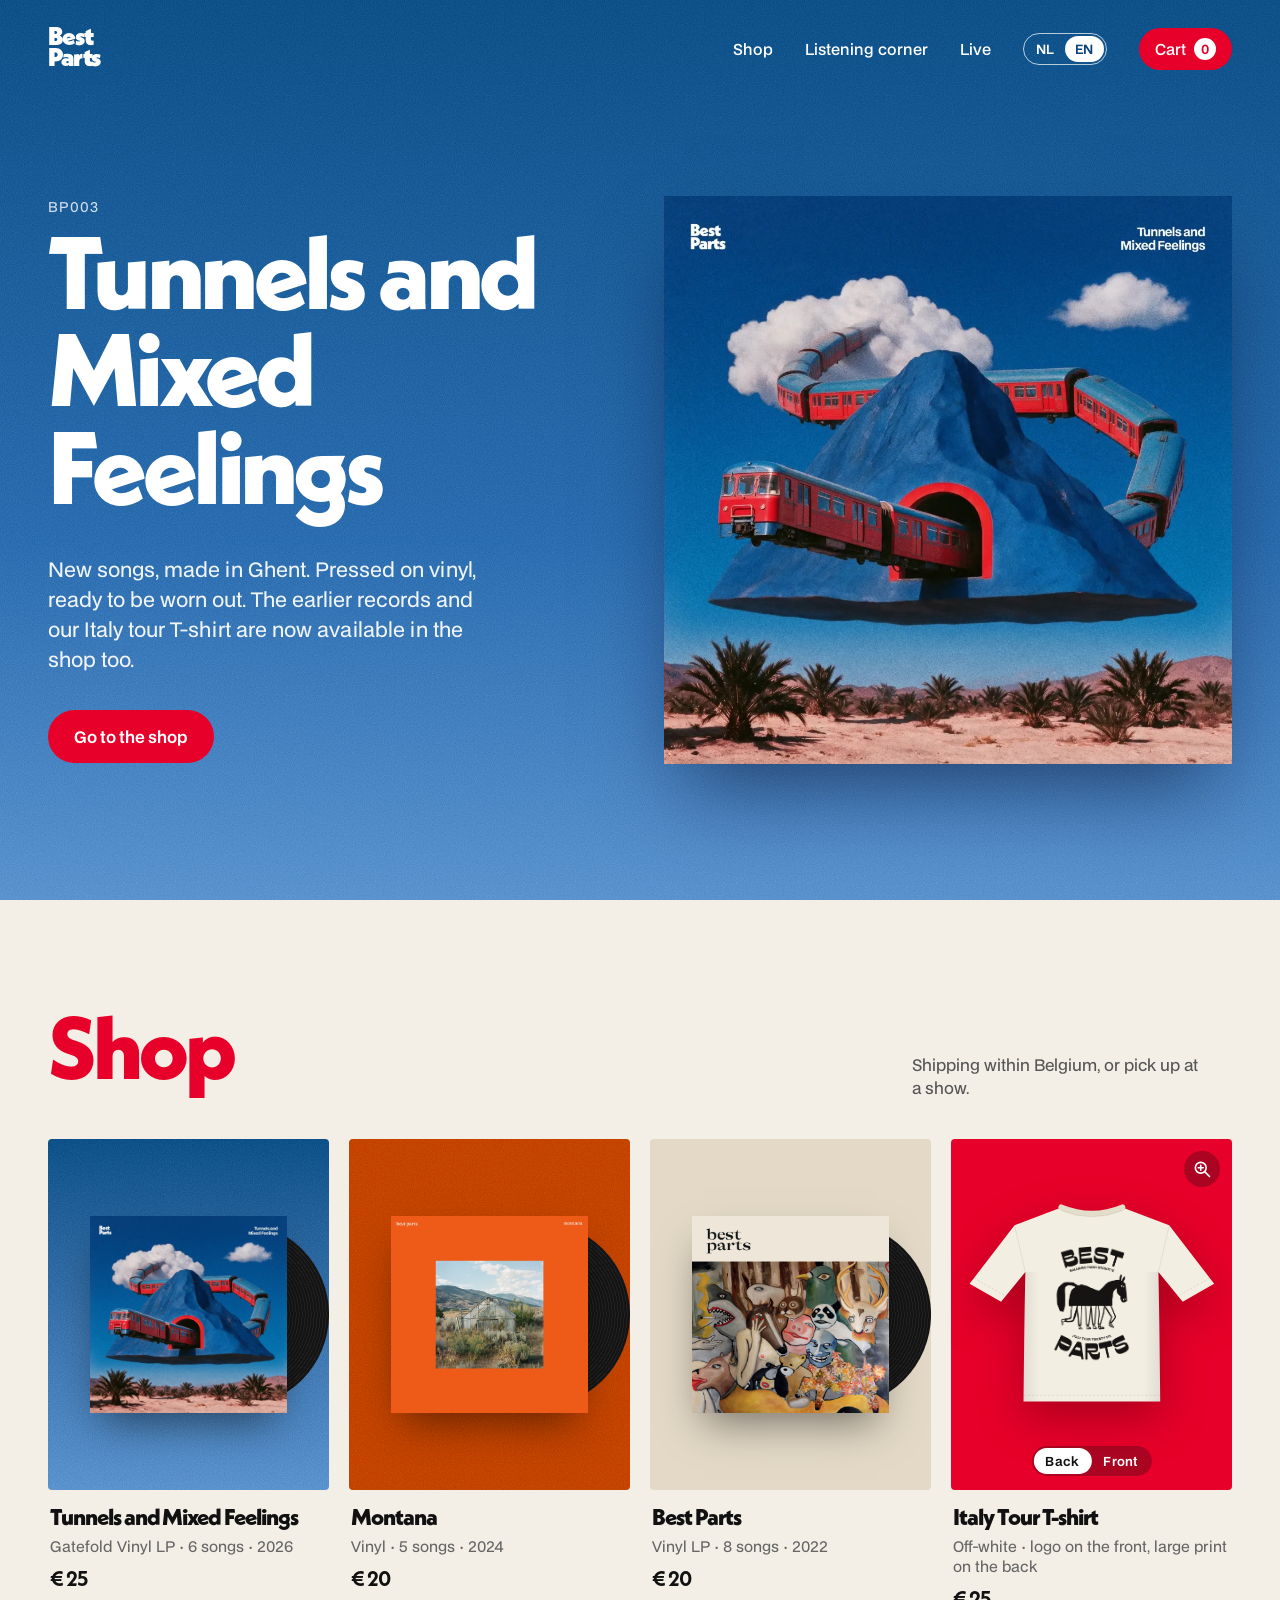
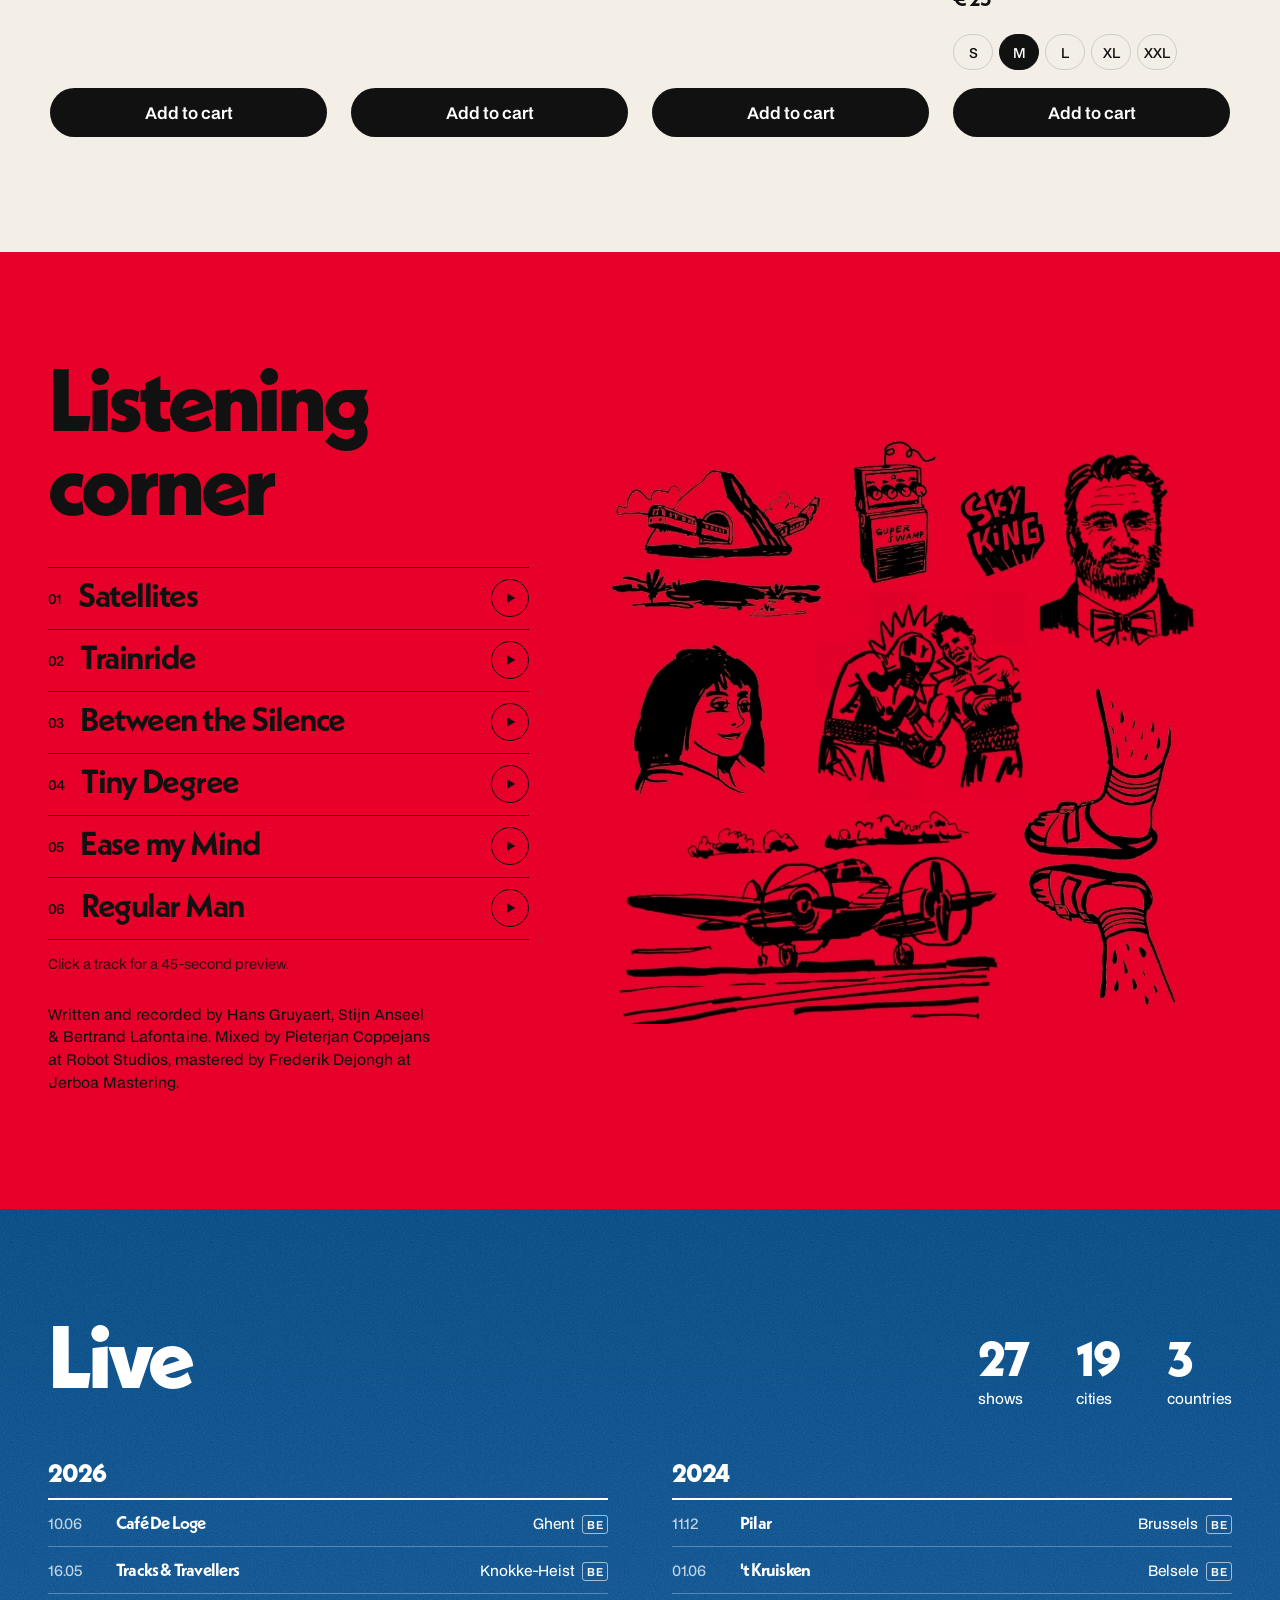
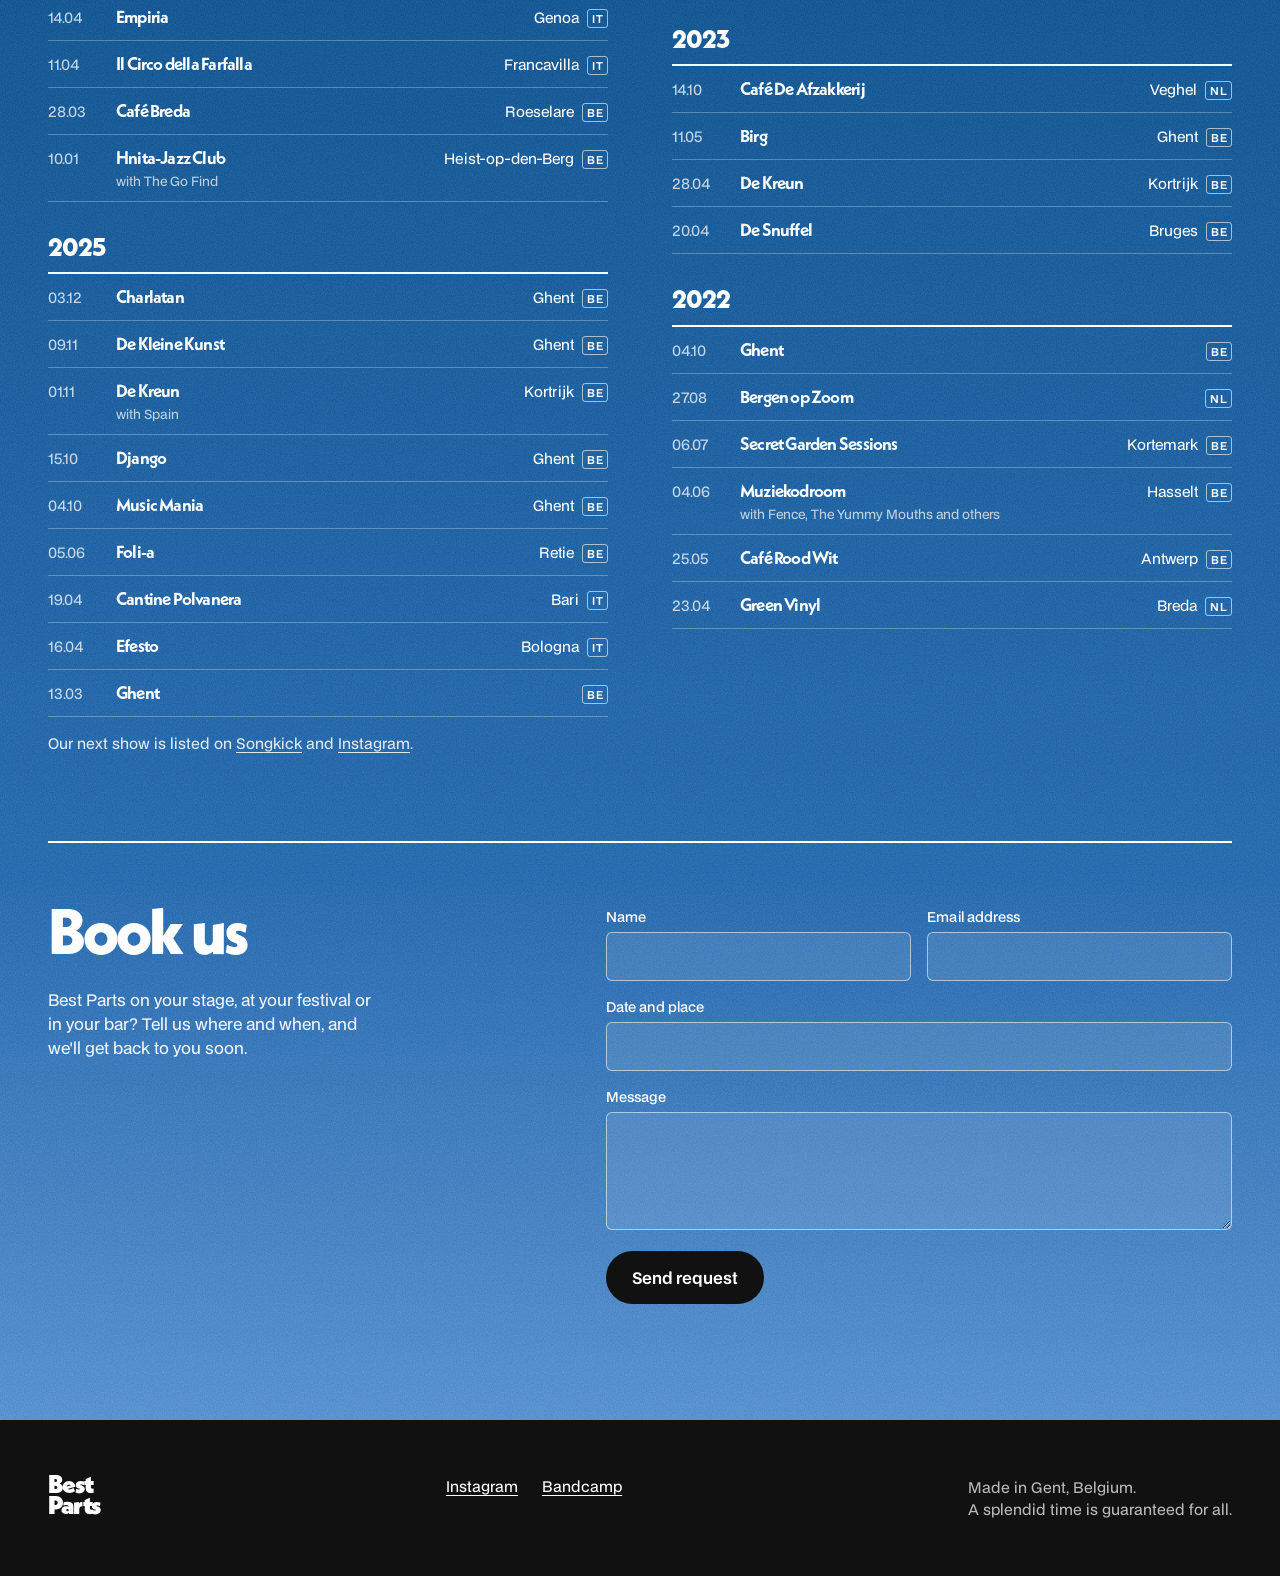
==== commit 55760459: "Boekingsknop zwart Co-Authored-By: Claude Fable 5.2 <noreply@anthropic.com>" ====
--- a/index.html
+++ b/index.html
@@ -98,9 +98,9 @@
         <label><span data-i18n="booking.email">E-mailadres</span><input type="email" name="email" autocomplete="email" required></label>
         <label class="wide"><span data-i18n="booking.when">Datum en plaats</span><input type="text" name="when"></label>
         <label class="wide"><span data-i18n="booking.message">Bericht</span><textarea name="message" rows="4" required></textarea></label>
-        <input class="hp" type="text" name="_honey" tabindex="-1" autocomplete="off" aria-hidden="true">
+        <input class="hp" type="text" name="botcheck" tabindex="-1" autocomplete="off" aria-hidden="true">
         <div class="booking-foot wide">
-          <button class="btn btn-red" type="submit" data-i18n="booking.send">Verstuur aanvraag</button>
+          <button class="btn btn-ink" type="submit" data-i18n="booking.send">Verstuur aanvraag</button>
           <p class="booking-status" role="status" aria-live="polite"></p>
         </div>
       </form>
--- a/style.css
+++ b/style.css
@@ -334,7 +334,7 @@
 .booking-form input:focus-visible, .booking-form textarea:focus-visible { outline: 2.5px solid var(--white); outline-offset: 1px; border-color: var(--white); }
 .booking-form .hp { position: absolute; left: -9999px; width: 1px; height: 1px; opacity: 0; }
 .booking-foot { display: flex; align-items: center; gap: 18px; flex-wrap: wrap; }
-.booking-form .btn-red:focus-visible { outline-color: var(--white); }
+.booking-form .btn-ink:focus-visible { outline-color: var(--white); }
 .booking-form button:disabled { opacity: .6; cursor: default; transform: none; }
 .booking-status { margin: 0; font-size: .95rem; flex: 1; min-width: 200px; }
 .booking-form.sent > :not(.booking-foot), .booking-form.sent button { display: none; }
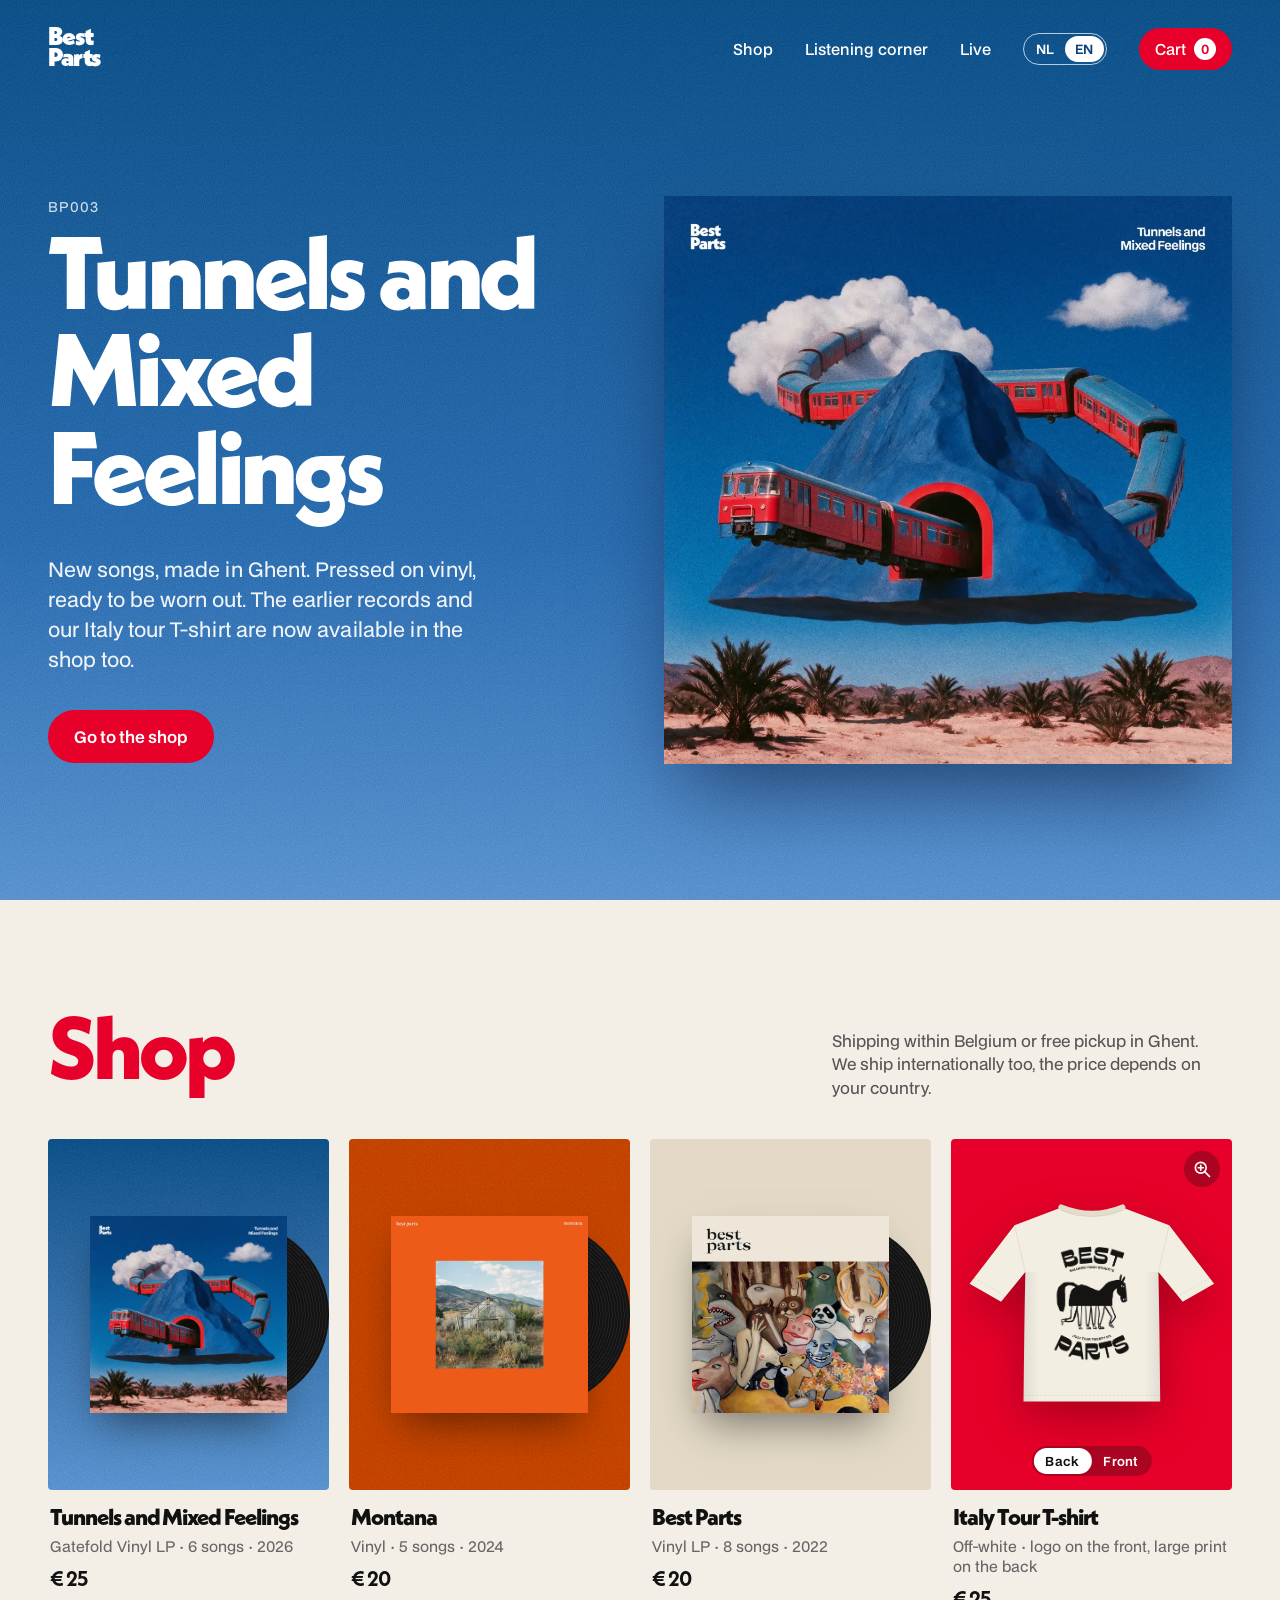
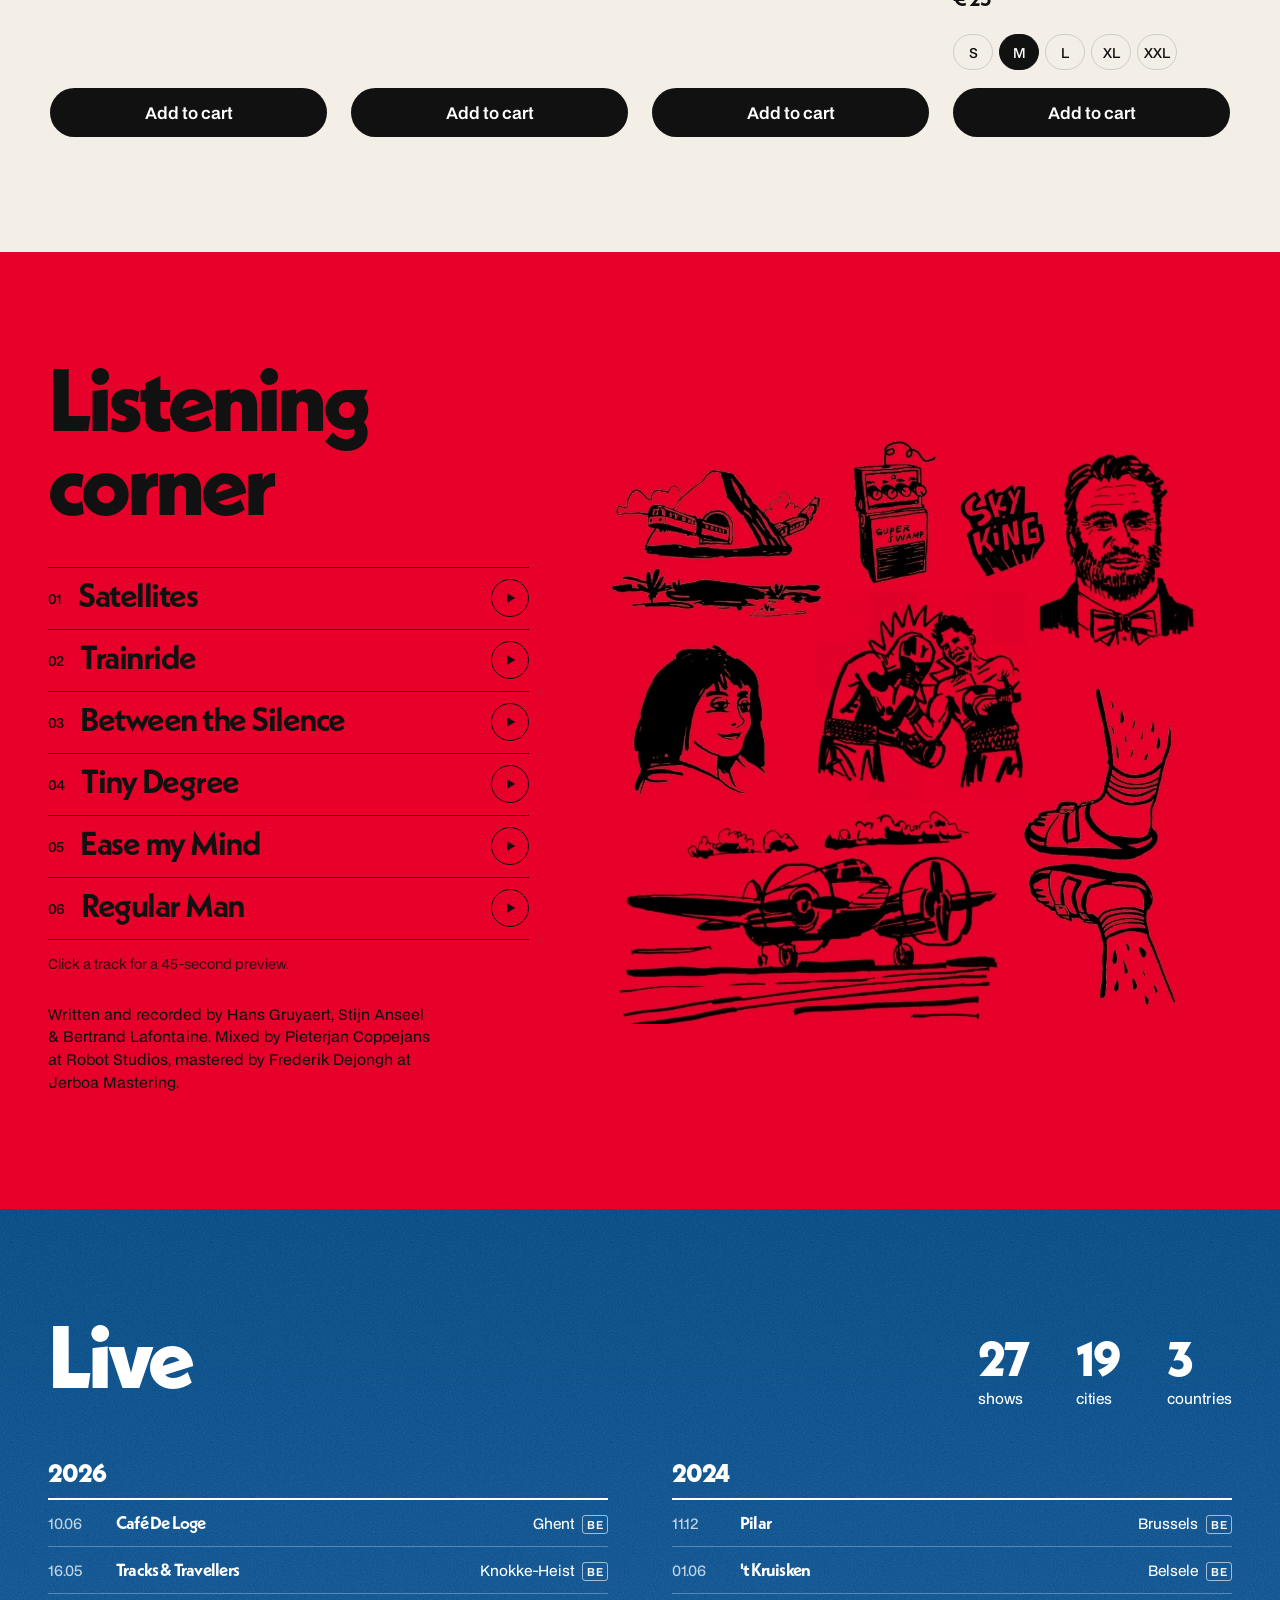
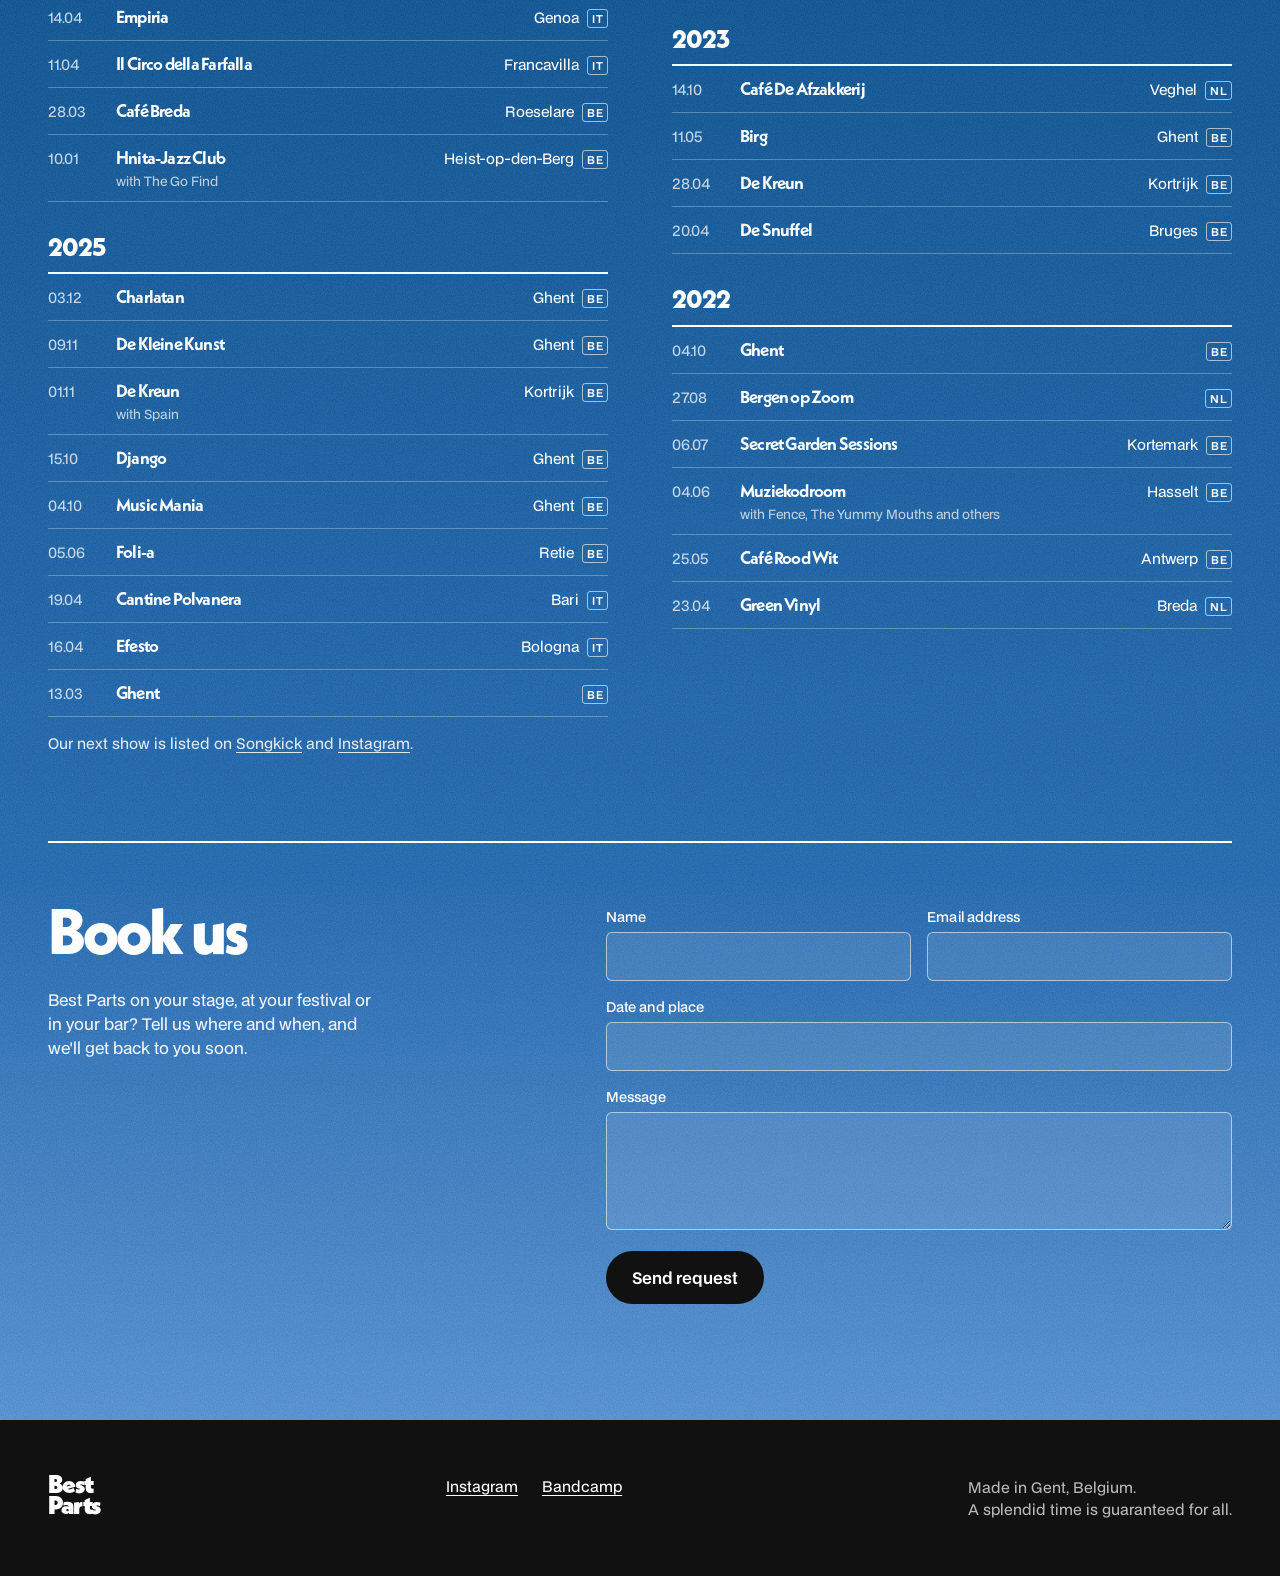
==== commit 2ce0b5f3: "Levering kiezen in het mandje: België, afhalen in Gent of internationaal Co-Authored-By: Claude Fabl" ====
--- a/index.html
+++ b/index.html
@@ -5,6 +5,8 @@
 <meta name="viewport" content="width=device-width, initial-scale=1">
 <title>Best Parts — Shop</title>
 <meta name="description" content="Tunnels and Mixed Feelings, de nieuwe plaat van Best Parts. Vinyl en merch.">
+<!-- Voorlopig niet in zoekmachines: haal deze regel weg zodra de site gevonden mag worden -->
+<meta name="robots" content="noindex, nofollow">
 <meta name="theme-color" content="#08417b">
 <link rel="icon" href="favicon.svg" type="image/svg+xml">
 <meta property="og:type" content="website">
@@ -53,7 +55,7 @@
   <section class="shop" id="shop">
     <div class="shop-head">
       <h2>Shop</h2>
-      <p data-i18n="shop.note">Verzending in België of afhalen op een concert.</p>
+      <p data-i18n="shop.note">Verzending binnen België of gratis af te halen in Gent. Internationaal verzenden kan ook, de prijs hangt af van je land.</p>
     </div>
     <div id="products"></div>
   </section>
@@ -127,8 +129,12 @@
   <ul class="cart-items"></ul>
   <p class="cart-empty" data-i18n="cart.empty">Je mandje is nog leeg.</p>
   <div class="cart-foot">
+    <label class="delivery"><span data-i18n="cart.delivery">Levering</span>
+      <select class="delivery-select"></select>
+    </label>
+    <p class="pickup-note" data-i18n="cart.pickupNote" hidden>Na je bestelling spreken we via e-mail een moment af.</p>
     <div class="row"><span data-i18n="cart.subtotal">Subtotaal</span><span class="subtotal">€ 0</span></div>
-    <div class="row muted"><span data-i18n="cart.shipping">Verzending België</span><span class="shipping">€ 0</span></div>
+    <div class="row muted"><span class="shipping-label">Verzending</span><span class="shipping">€ 0</span></div>
     <div class="row total"><span data-i18n="cart.total">Totaal</span><span class="grand">€ 0</span></div>
     <button class="btn btn-red btn-block checkout" type="button" data-i18n="cart.checkout">Afrekenen</button>
     <p class="pay-note" data-i18n="cart.payNote">Betalen met Bancontact, je bankapp of kaart.</p>
--- a/style.css
+++ b/style.css
@@ -20,6 +20,8 @@
   --white: #fff;
   --head: "Neue Kabel", system-ui, sans-serif;
   --body: "BDO Grotesk", system-ui, sans-serif;
+  /* marge links en rechts; op heel brede schermen blijft de inhoud maximaal 1400px breed en gecentreerd */
+  --gutter: max(clamp(16px, 4vw, 48px), calc((100vw - 1400px) / 2));
   --kabel-tight: -0.045em; /* letterafstand Neue Kabel: hoe negatiever, hoe nauwer */
   --grain: url("data:image/svg+xml,%3Csvg xmlns='http://www.w3.org/2000/svg' width='200' height='200'%3E%3Cfilter id='n'%3E%3CfeTurbulence type='fractalNoise' baseFrequency='.9' numOctaves='2' stitchTiles='stitch'/%3E%3CfeColorMatrix values='0 0 0 0 1 0 0 0 0 1 0 0 0 0 1 0 0 0 .5 0'/%3E%3C/filter%3E%3Crect width='100%25' height='100%25' filter='url(%23n)'/%3E%3C/svg%3E");
 }
@@ -63,7 +65,7 @@
 .top {
   position: absolute; inset: 0 0 auto 0; z-index: 10;
   display: flex; justify-content: space-between; align-items: flex-start;
-  padding: 28px clamp(16px, 4vw, 48px);
+  padding: 28px var(--gutter);
   color: var(--white);
 }
 .top nav { display: flex; gap: clamp(12px, 3vw, 32px); align-items: center; font-size: .95rem; font-weight: 500; }
@@ -83,7 +85,7 @@
 .cart-btn:hover { background: var(--red-dark); }
 /* zodra de kop uit beeld is, blijft het mandje rechtsboven zweven */
 .cart-btn.float {
-  position: fixed; top: 16px; right: clamp(16px, 4vw, 48px); z-index: 30;
+  position: fixed; top: 16px; right: var(--gutter); z-index: 30;
   font-size: .95rem; font-weight: 500;
   box-shadow: 0 0 0 2px var(--paper), 0 10px 24px -8px rgba(0, 0, 0, .45);
   animation: drop .3s cubic-bezier(.2, .7, .2, 1);
@@ -114,7 +116,7 @@
   position: relative; overflow: hidden;
   min-height: 100vh; min-height: 100svh;
   display: grid; grid-template-columns: 1fr 1fr; align-items: center; gap: 48px;
-  padding: 140px clamp(16px, 4vw, 48px) 80px;
+  padding: 140px var(--gutter) 80px;
   color: var(--white);
   background:
     var(--grain),
@@ -133,10 +135,10 @@
 @keyframes float { 50% { transform: translateY(-14px) rotate(-.6deg); } }
 
 /* ---------- shop ---------- */
-.shop { padding: clamp(64px, 9vw, 120px) clamp(16px, 4vw, 48px); }
+.shop { padding: clamp(64px, 9vw, 120px) var(--gutter); }
 .shop-head { display: flex; justify-content: space-between; align-items: end; gap: 24px; flex-wrap: wrap; margin-bottom: 40px; }
 .shop-head h2 { font-size: clamp(3rem, 7vw, 5.5rem); color: var(--red); }
-.shop-head p { margin: 0; max-width: 32ch; color: #555; }
+.shop-head p { margin: 0; max-width: 40ch; color: #555; line-height: 1.45; }
 
 .grid { display: grid; grid-template-columns: repeat(4, 1fr); gap: 20px; }
 .card { display: flex; flex-direction: column; }
@@ -251,7 +253,7 @@
 .record {
   background: var(--red); color: var(--ink);
   display: grid; grid-template-columns: 1fr 1.3fr; gap: clamp(32px, 6vw, 96px); align-items: center;
-  padding: clamp(64px, 9vw, 120px) clamp(16px, 4vw, 48px);
+  padding: clamp(64px, 9vw, 120px) var(--gutter);
 }
 .record h2 { font-size: clamp(3rem, 7vw, 5.5rem); margin-bottom: 32px; }
 .tracks { list-style: none; padding: 0; margin: 0 0 36px; counter-reset: t; }
@@ -288,7 +290,7 @@
 /* ---------- live ---------- */
 .live {
   color: var(--white);
-  padding: clamp(64px, 9vw, 120px) clamp(16px, 4vw, 48px);
+  padding: clamp(64px, 9vw, 120px) var(--gutter);
   background: var(--grain), linear-gradient(180deg, var(--sky-top), var(--sky) 70%, var(--sky-low));
   background-blend-mode: soft-light, normal;
 }
@@ -344,7 +346,7 @@
 .foot {
   background: var(--ink); color: var(--white);
   display: flex; justify-content: space-between; align-items: flex-start; gap: 32px; flex-wrap: wrap;
-  padding: 56px clamp(16px, 4vw, 48px);
+  padding: 56px var(--gutter);
   font-size: .92rem;
 }
 .foot div { display: flex; gap: 24px; }
@@ -378,6 +380,13 @@
 .cart-items .line { font-weight: 600; }
 .cart-empty { padding: 0 24px; color: #666; }
 .cart-foot { padding: 20px 24px 28px; border-top: 1.5px solid var(--ink); }
+.delivery { display: block; margin-bottom: 14px; }
+.delivery span { display: block; font-size: .85rem; font-weight: 600; margin-bottom: 6px; }
+.delivery select {
+  width: 100%; font: 400 .95rem var(--body); color: var(--ink);
+  background: var(--white); border: 1.5px solid var(--ink); border-radius: 6px; padding: 10px 12px;
+}
+.pickup-note { font-size: .85rem; color: #666; margin: -6px 0 12px; }
 .cart-foot .row { display: flex; justify-content: space-between; padding: 4px 0; }
 .cart-foot .muted { color: #666; font-size: .92rem; }
 .cart-foot .total { font-family: var(--head); font-weight: 800; font-size: 1.4rem; padding: 10px 0 18px; }
@@ -401,6 +410,8 @@
   .top nav a { display: none; }
   .hero { grid-template-columns: 1fr; padding-top: 120px; gap: 40px; min-height: 0; }
   .hero-art img { max-width: 420px; margin: 0 auto; }
+  .hero-text { text-align: center; }
+  .hero .lead { margin-left: auto; margin-right: auto; }
   .record { grid-template-columns: 1fr; }
   .booking { grid-template-columns: 1fr; }
   .grid { gap: 28px 14px; }
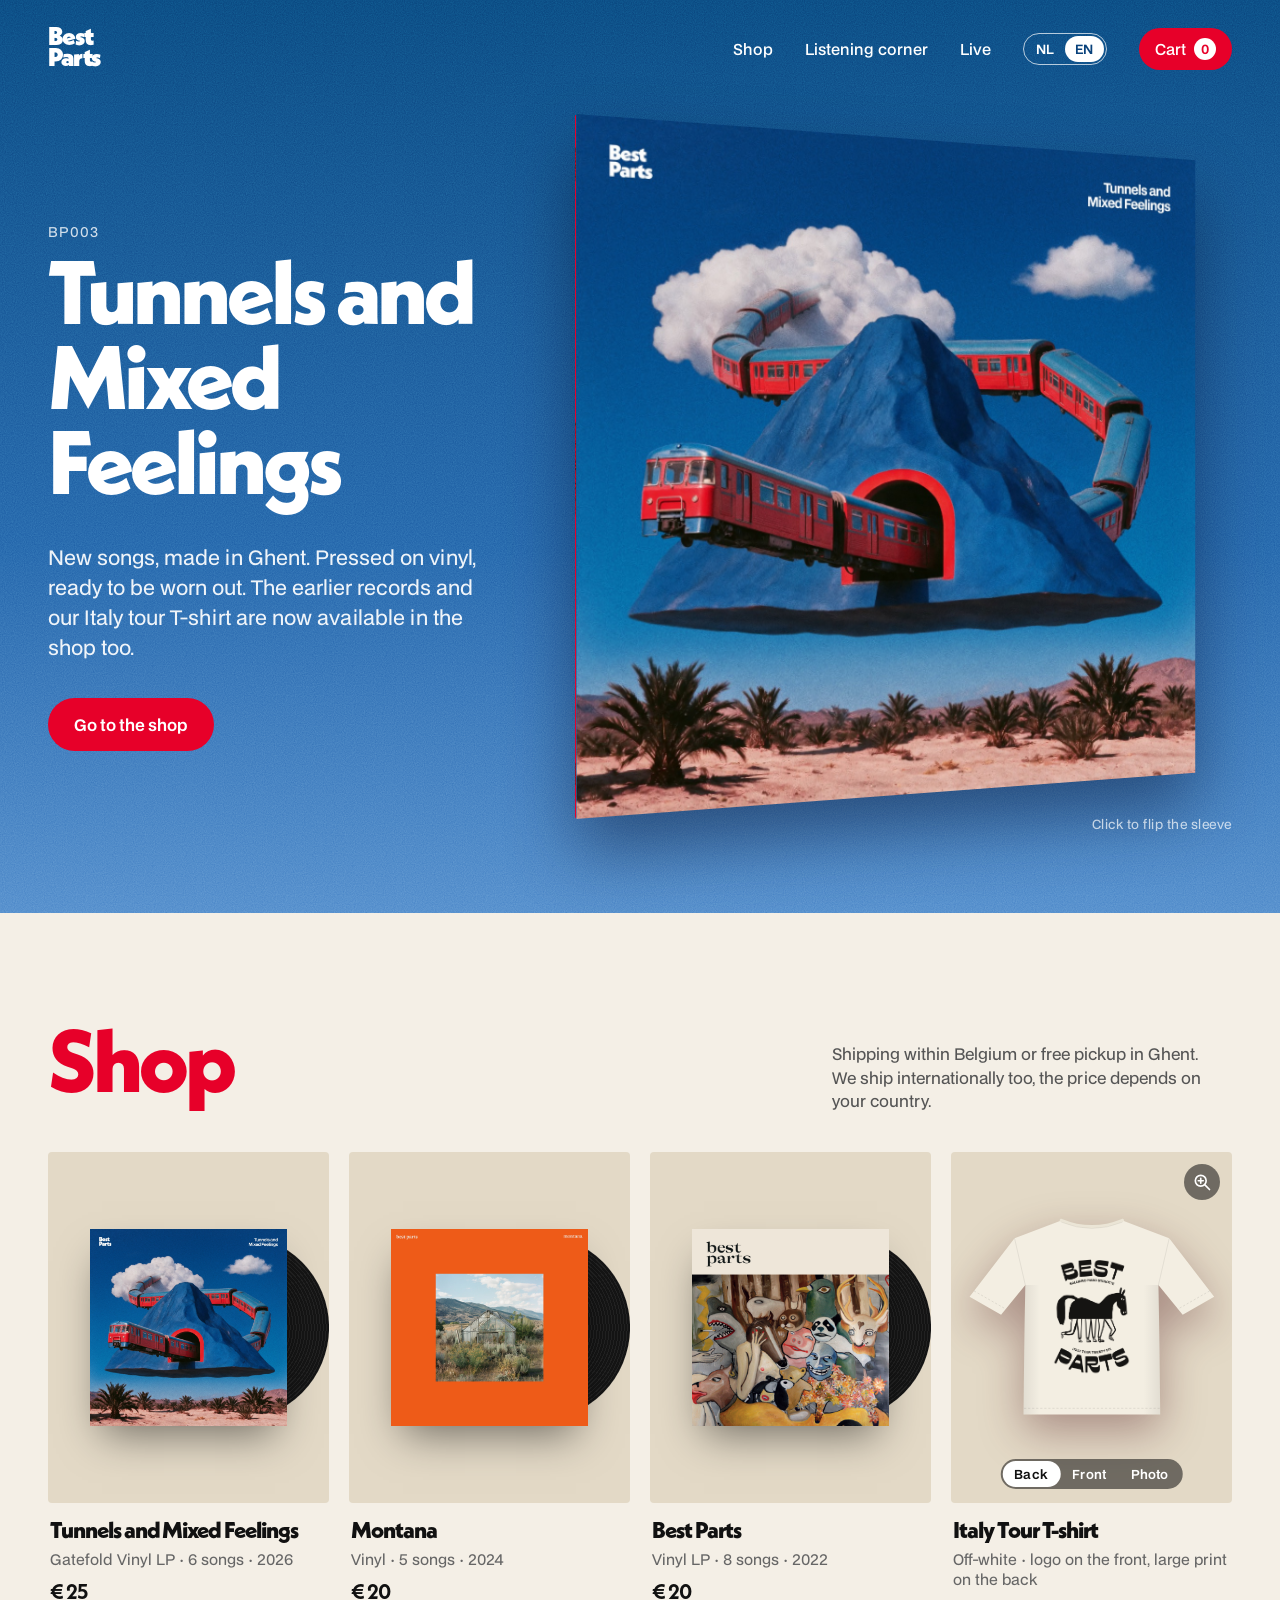
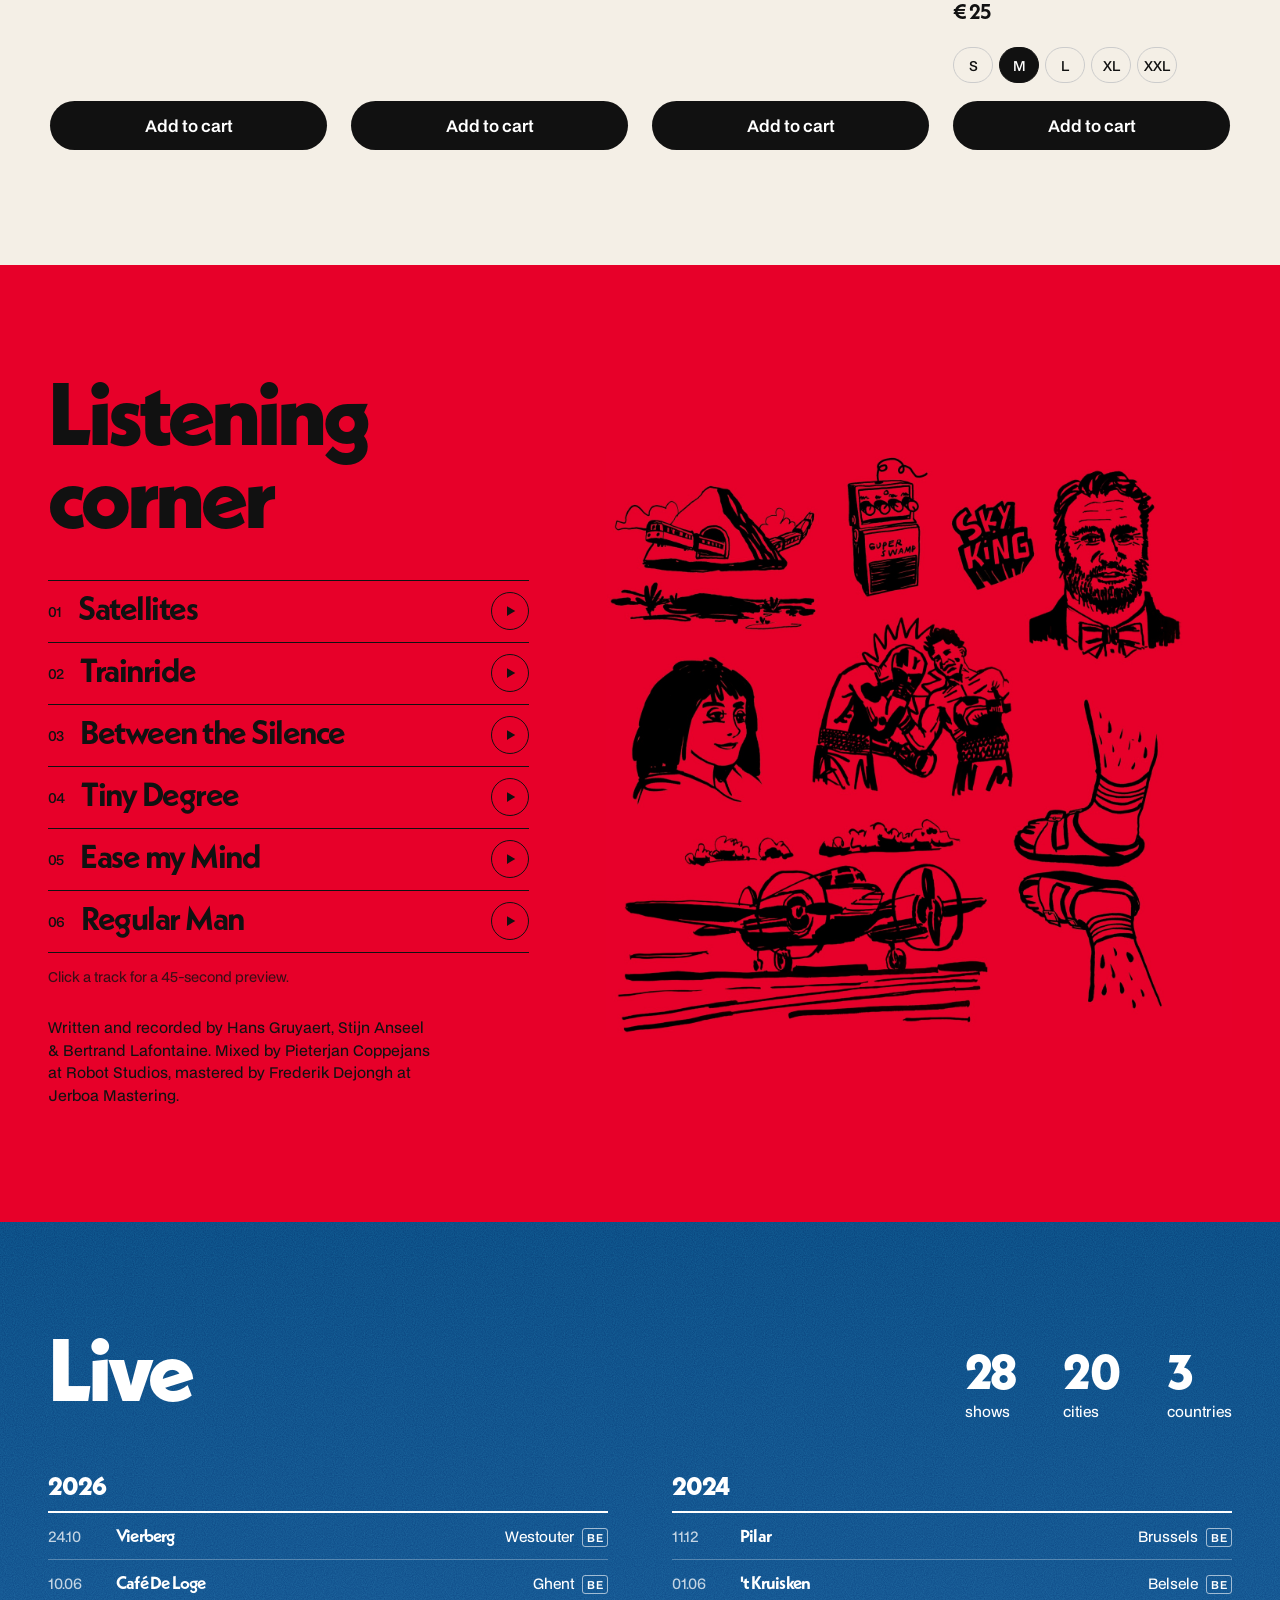
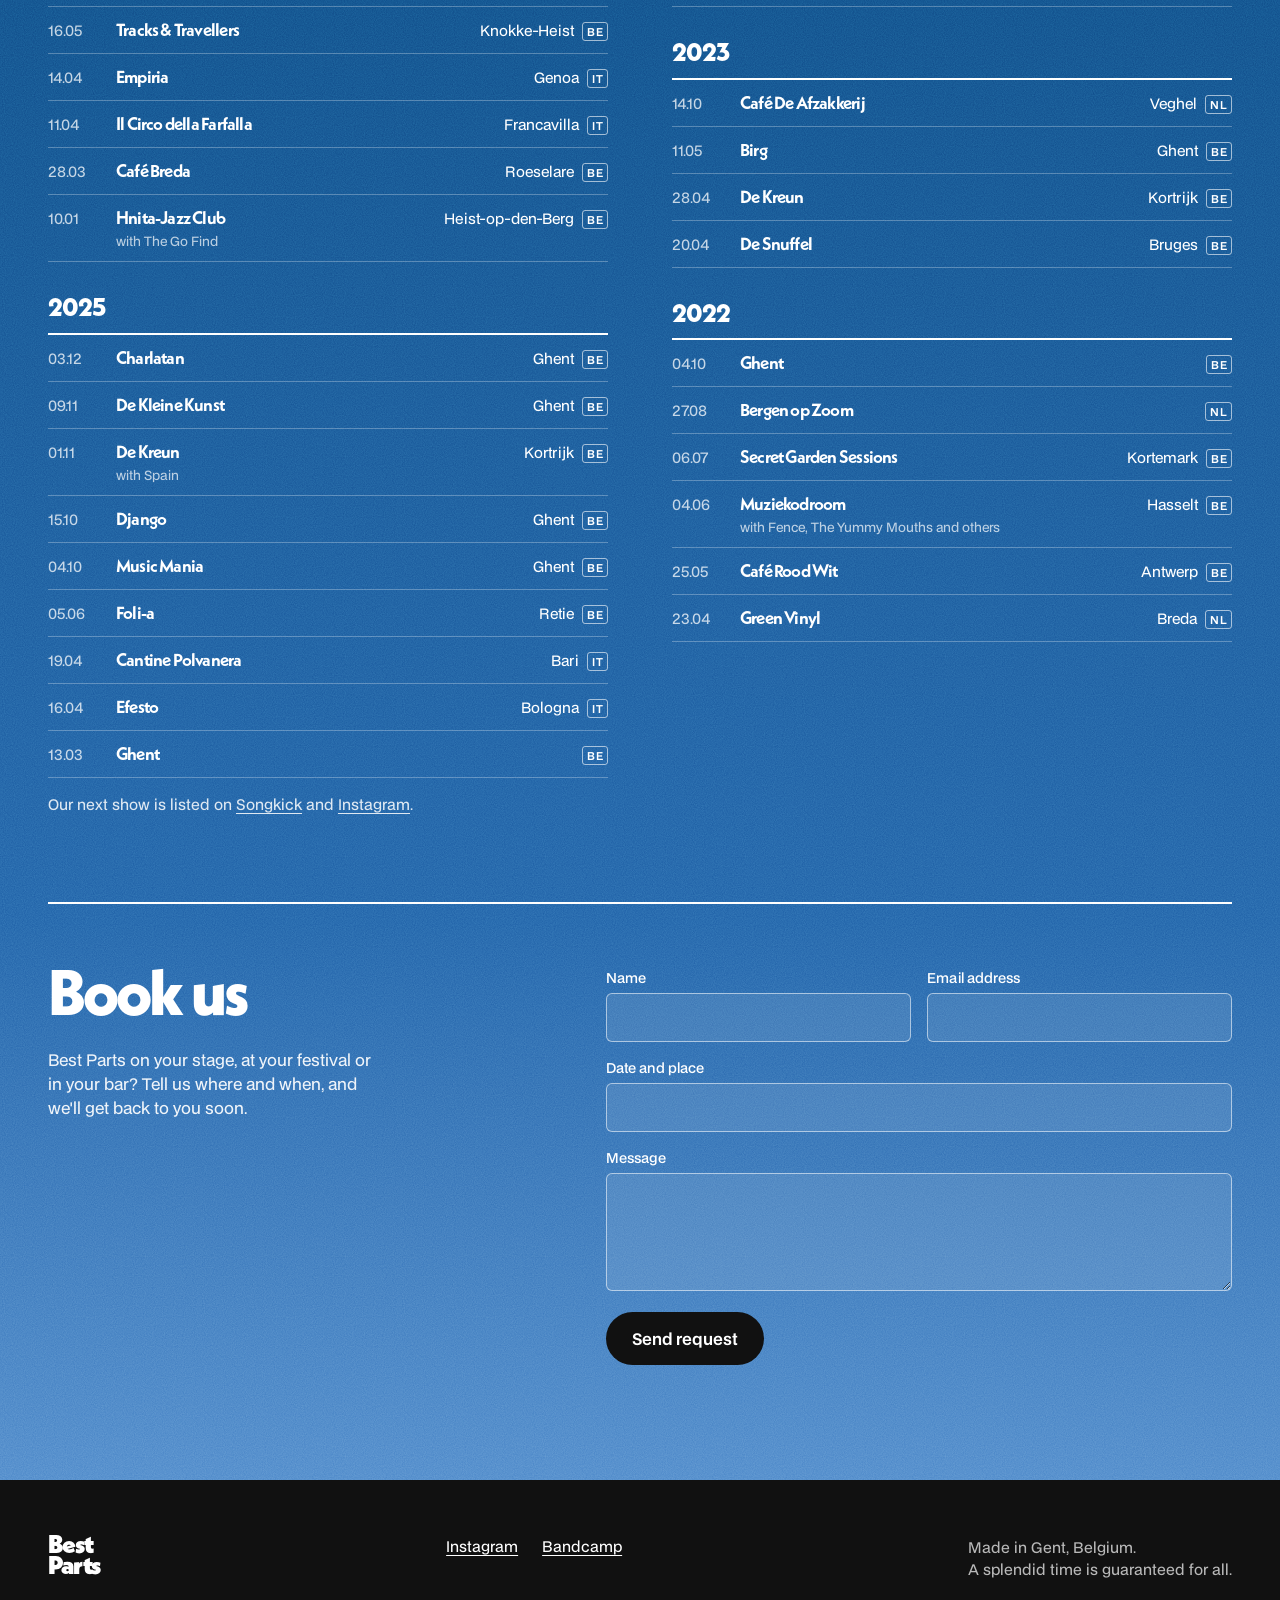
==== commit 1838f8d7: "Header: hoes als draaibaar 3D-object met rode rug, klik toont de achterkant Co-Authored-By: Claude F" ====
--- a/index.html
+++ b/index.html
@@ -47,7 +47,15 @@
       <a href="#shop" class="btn btn-red" data-i18n="hero.cta">Naar de shop</a>
     </div>
     <div class="hero-art">
-      <img src="img/cover-front.jpg" width="990" height="990" fetchpriority="high" data-i18n-alt="hero.alt" alt="Hoes van Tunnels and Mixed Feelings: een rode trein rijdt door een blauwe berg die in de lucht zweeft">
+      <button class="sleeve" type="button" aria-pressed="false" aria-label="Draai de hoes om" data-i18n-label="hero.flip">
+        <span class="sleeve-box">
+          <img class="sleeve-front" src="img/cover-front.jpg" width="1400" height="1400" fetchpriority="high" data-i18n-alt="hero.alt" alt="Hoes van Tunnels and Mixed Feelings: een rode trein rijdt door een blauwe berg die in de lucht zweeft">
+          <img class="sleeve-back" src="img/cover-back.jpg" width="1400" height="1400" data-i18n-alt="hero.altBack" alt="Achterkant van de hoes: een blauwe boog boven een woestijnweg, met de zes songtitels">
+          <img class="sleeve-spine" src="img/cover-spine.jpg" width="27" height="1400" alt="">
+          <span class="sleeve-open"></span><span class="sleeve-top"></span><span class="sleeve-bottom"></span>
+        </span>
+      </button>
+      <p class="sleeve-hint" data-i18n="hero.hint">Klik om de hoes te draaien</p>
     </div>
   </section>
 
@@ -127,7 +135,7 @@
     <button class="cart-close" type="button" aria-label="Sluiten" data-i18n-label="cart.close">×</button>
   </div>
   <ul class="cart-items"></ul>
-  <p class="cart-empty" data-i18n="cart.empty">Je mandje is nog leeg.</p>
+  <p class="cart-empty" data-i18n="cart.empty"><strong>Geen plaat te bespeuren.</strong>Het is hier nog muisstil.</p>
   <div class="cart-foot">
     <label class="delivery"><span data-i18n="cart.delivery">Levering</span>
       <select class="delivery-select"></select>
@@ -150,5 +158,6 @@
 <script src="gigs.js"></script>
 <script src="player.js"></script>
 <script src="booking.js"></script>
+<script src="sleeve.js"></script>
 </body>
 </html>
--- a/style.css
+++ b/style.css
@@ -115,7 +115,7 @@
 .hero {
   position: relative; overflow: hidden;
   min-height: 100vh; min-height: 100svh;
-  display: grid; grid-template-columns: 1fr 1fr; align-items: center; gap: 48px;
+  display: grid; grid-template-columns: .85fr 1.15fr; align-items: center; gap: 48px;
   padding: 140px var(--gutter) 80px;
   color: var(--white);
   background:
@@ -124,15 +124,44 @@
   background-blend-mode: soft-light, normal;
 }
 .eyebrow { font-size: .85rem; letter-spacing: .08em; text-transform: uppercase; opacity: .8; margin: 0 0 18px; }
-.hero h1 { font-size: clamp(3rem, 8vw, 7.5rem); }
+.hero h1 { font-size: clamp(3rem, 7vw, 7rem); }
 .lead { font-size: clamp(1.05rem, 1.6vw, 1.25rem); line-height: 1.5; max-width: 34ch; margin: 28px 0 36px; opacity: .92; }
 .hero-art { position: relative; }
-.hero-art img {
-  width: 100%; max-width: 620px; margin-left: auto; aspect-ratio: 1;
-  box-shadow: 0 40px 80px -20px rgba(0, 10, 40, .55);
+/* Hoes als 3D-doosje: voorkant, achterkant, rode rug van 6 mm en de open randen */
+.sleeve {
+  display: block; width: 100%; max-width: min(760px, 100svh - 200px); margin-left: auto; aspect-ratio: 1;
+  padding: 0; border: 0; background: none; cursor: pointer;
+  container-type: inline-size; perspective: 1600px;
+  filter: drop-shadow(0 34px 34px rgba(0, 10, 40, .45));
   animation: float 7s ease-in-out infinite;
-}
-@keyframes float { 50% { transform: translateY(-14px) rotate(-.6deg); } }
+  -webkit-tap-highlight-color: transparent;
+}
+.sleeve-box {
+  --t: 1.9cqw; /* 6 mm op een hoes van 315 mm */
+  position: relative; display: block; width: 100%; height: 100%;
+  transform-style: preserve-3d;
+  transform: rotateX(var(--rx, 0deg)) rotateY(var(--ry, 20deg));
+  transition: transform 1.1s cubic-bezier(.3, .9, .3, 1);
+}
+.sleeve.tilting .sleeve-box { transition-duration: .25s; }
+.sleeve-box > * { position: absolute; display: block; backface-visibility: hidden; }
+.sleeve-front, .sleeve-back { inset: 0; width: 100%; height: 100%; }
+.sleeve-front { transform: translateZ(calc(var(--t) / 2)); }
+.sleeve-back { transform: rotateY(180deg) translateZ(calc(var(--t) / 2)); }
+.sleeve-spine, .sleeve-open { top: 0; left: calc(50% - var(--t) / 2); width: var(--t); height: 100%; }
+.sleeve-spine { transform: rotateY(-90deg) translateZ(50cqw); }
+.sleeve-open { transform: rotateY(90deg) translateZ(50cqw); }
+.sleeve-top, .sleeve-bottom { left: 0; top: calc(50% - var(--t) / 2); width: 100%; height: var(--t); }
+.sleeve-top { transform: rotateX(90deg) translateZ(50cqw); }
+.sleeve-bottom { transform: rotateX(-90deg) translateZ(50cqw); }
+/* open randen: twee kartonnen flappen met een donkere spleet ertussen */
+.sleeve-open { background: linear-gradient(90deg, #e9e2d3 0 38%, #2a2622 38% 62%, #e9e2d3 62%); }
+.sleeve-top, .sleeve-bottom { background: linear-gradient(180deg, #e9e2d3 0 38%, #2a2622 38% 62%, #e9e2d3 62%); }
+.sleeve:focus-visible { outline: none; }
+.sleeve:focus-visible .sleeve-front, .sleeve:focus-visible .sleeve-back { outline: 3px solid var(--white); outline-offset: 4px; }
+.sleeve-hint { margin: 22px 0 0; text-align: right; font-size: .8rem; letter-spacing: .04em; opacity: .7; transition: opacity .4s; }
+.sleeve-hint.done { opacity: 0; }
+@keyframes float { 50% { transform: translateY(-14px); } }
 
 /* ---------- shop ---------- */
 .shop { padding: clamp(64px, 9vw, 120px) var(--gutter); }
@@ -147,15 +176,13 @@
   display: grid; place-items: center;
   border-radius: 4px;
 }
-.stage.blue {
-  background: var(--grain), linear-gradient(180deg, var(--sky-top), var(--sky-low));
-  background-blend-mode: soft-light, normal;
-}
-.stage.red { background: var(--red); }
+/* Eén achtergrond voor alle producten: een donkerdere tint van het papier */
+.stage.blue, .stage.orange, .stage.cream, .stage.red {
+  background: var(--grain), #e3d9c6;
+  background-blend-mode: multiply, normal;
+}
 .stage.photo img { width: 100%; height: 100%; object-fit: cover; transition: transform .5s ease; }
 .card:hover .stage.photo img { transform: scale(1.04); }
-.stage.orange { background: var(--grain), #bc3400; background-blend-mode: soft-light, normal; }
-.stage.cream { background: var(--grain), #e3d9c6; background-blend-mode: multiply, normal; }
 
 /* uitverkocht */
 .sold-out-note {
@@ -211,10 +238,15 @@
   transition: opacity .3s ease, transform .4s cubic-bezier(.2, .7, .2, 1);
 }
 .tee-view image { mix-blend-mode: multiply; opacity: .93; }
-.stage[data-view="back"] .tee-front, .stage[data-view="front"] .tee-back { opacity: 0; transform: scale(.96); }
+.stage[data-view="back"] .tee-front, .stage[data-view="front"] .tee-back, .stage[data-view="photo"] .tee-view { opacity: 0; transform: scale(.96); }
+/* foto van het gedragen T-shirt, als derde weergave */
+.tee-photo { position: absolute; inset: 0; width: 100%; height: 100%; object-fit: cover; opacity: 0; transition: opacity .3s ease; }
+.stage[data-view="photo"] .tee-photo { opacity: 1; }
+.views, .zoom-btn { z-index: 1; }
+.stage[data-view="photo"] .views, .stage[data-view="photo"] .zoom-btn { background: rgba(17, 17, 17, .55); }
 .views {
   position: absolute; left: 50%; bottom: 14px; transform: translateX(-50%);
-  display: inline-flex; padding: 2px; border-radius: 999px; background: rgba(17, 17, 17, .28);
+  display: inline-flex; padding: 2px; border-radius: 999px; background: rgba(17, 17, 17, .55);
 }
 .views button {
   font: 600 .78rem var(--body); letter-spacing: .02em; color: var(--white); cursor: pointer;
@@ -226,7 +258,7 @@
 .stage:has(.zoom-btn) { cursor: zoom-in; }
 .zoom-btn {
   position: absolute; top: 12px; right: 12px; width: 36px; height: 36px; padding: 8px;
-  border: 0; border-radius: 50%; background: rgba(17, 17, 17, .28); color: var(--white); cursor: zoom-in;
+  border: 0; border-radius: 50%; background: rgba(17, 17, 17, .55); color: var(--white); cursor: zoom-in;
 }
 .zoom-btn svg { width: 100%; height: 100%; fill: none; stroke: currentColor; stroke-width: 2; stroke-linecap: round; }
 .zoom-btn:focus-visible, .views button:focus-visible, .zoom-close:focus-visible { outline-color: var(--white); border-radius: 999px; }
@@ -236,6 +268,7 @@
 @keyframes zoom-in { from { opacity: 0; transform: scale(.94); } }
 .zoom-stage { width: min(92vw, 86vh, 860px); aspect-ratio: 1; border-radius: 6px; cursor: default; }
 .zoom-stage .tee { margin-top: -4%; }
+.zoom-stage .tee-photo { object-position: 50% 15%; border-radius: 6px; }
 .zoom-stage .views { bottom: 22px; }
 .zoom-stage .views button { font-size: .9rem; padding: 9px 16px; }
 .zoom-close {
@@ -378,7 +411,9 @@
 .qty button { width: 26px; height: 26px; border-radius: 50%; border: 1.5px solid #bbb; background: none; cursor: pointer; font: 500 .9rem var(--body); }
 .qty span { min-width: 20px; text-align: center; font-size: .9rem; }
 .cart-items .line { font-weight: 600; }
-.cart-empty { padding: 0 24px; color: #666; }
+.cart-items:empty { display: none; }
+.cart-empty { flex: 1; margin: 0; padding: 56px 24px 0; text-align: center; color: #666; }
+.cart-empty strong { display: block; font: 800 1.7rem/1 var(--head); letter-spacing: var(--kabel-tight); color: var(--ink); margin-bottom: 10px; }
 .cart-foot { padding: 20px 24px 28px; border-top: 1.5px solid var(--ink); }
 .delivery { display: block; margin-bottom: 14px; }
 .delivery span { display: block; font-size: .85rem; font-weight: 600; margin-bottom: 6px; }
@@ -409,7 +444,8 @@
   .top { padding-top: 20px; }
   .top nav a { display: none; }
   .hero { grid-template-columns: 1fr; padding-top: 120px; gap: 40px; min-height: 0; }
-  .hero-art img { max-width: 420px; margin: 0 auto; }
+  .sleeve { max-width: 520px; margin: 0 auto; }
+  .sleeve-hint { text-align: center; }
   .hero-text { text-align: center; }
   .hero .lead { margin-left: auto; margin-right: auto; }
   .record { grid-template-columns: 1fr; }
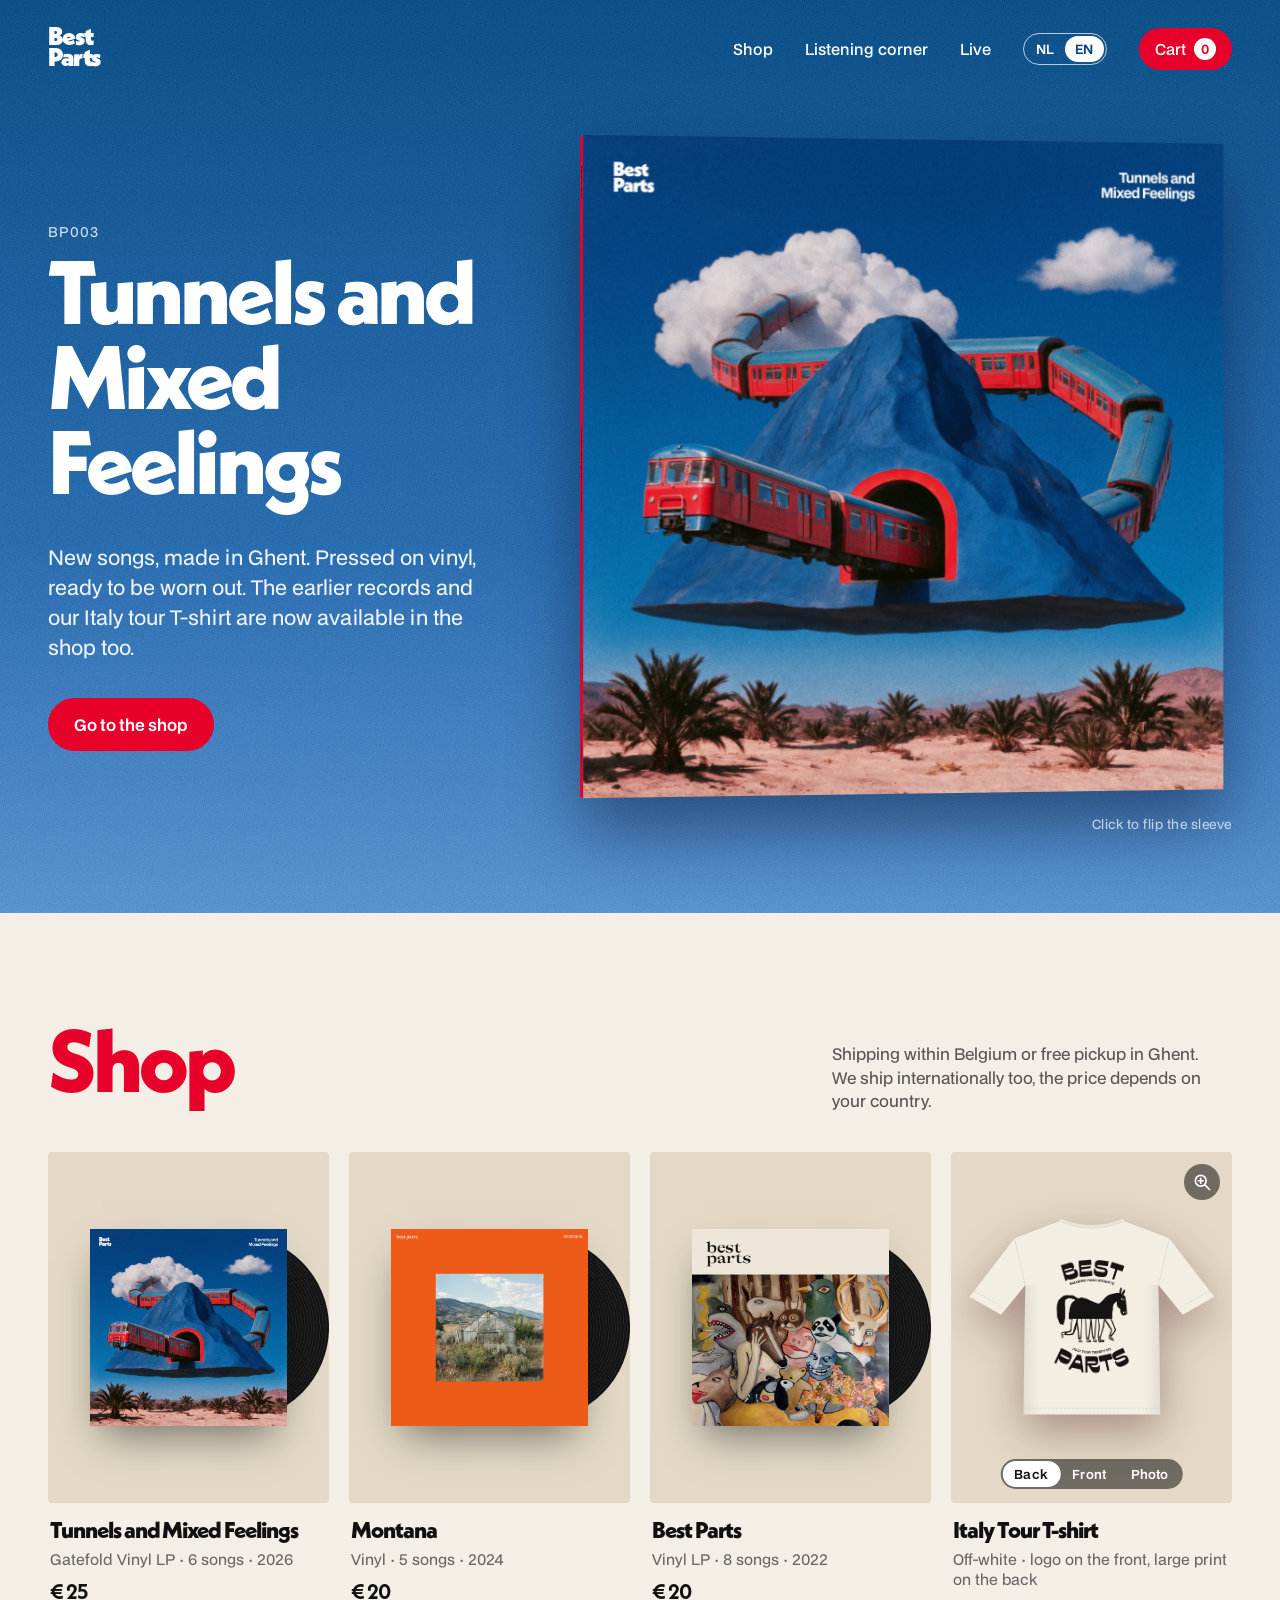
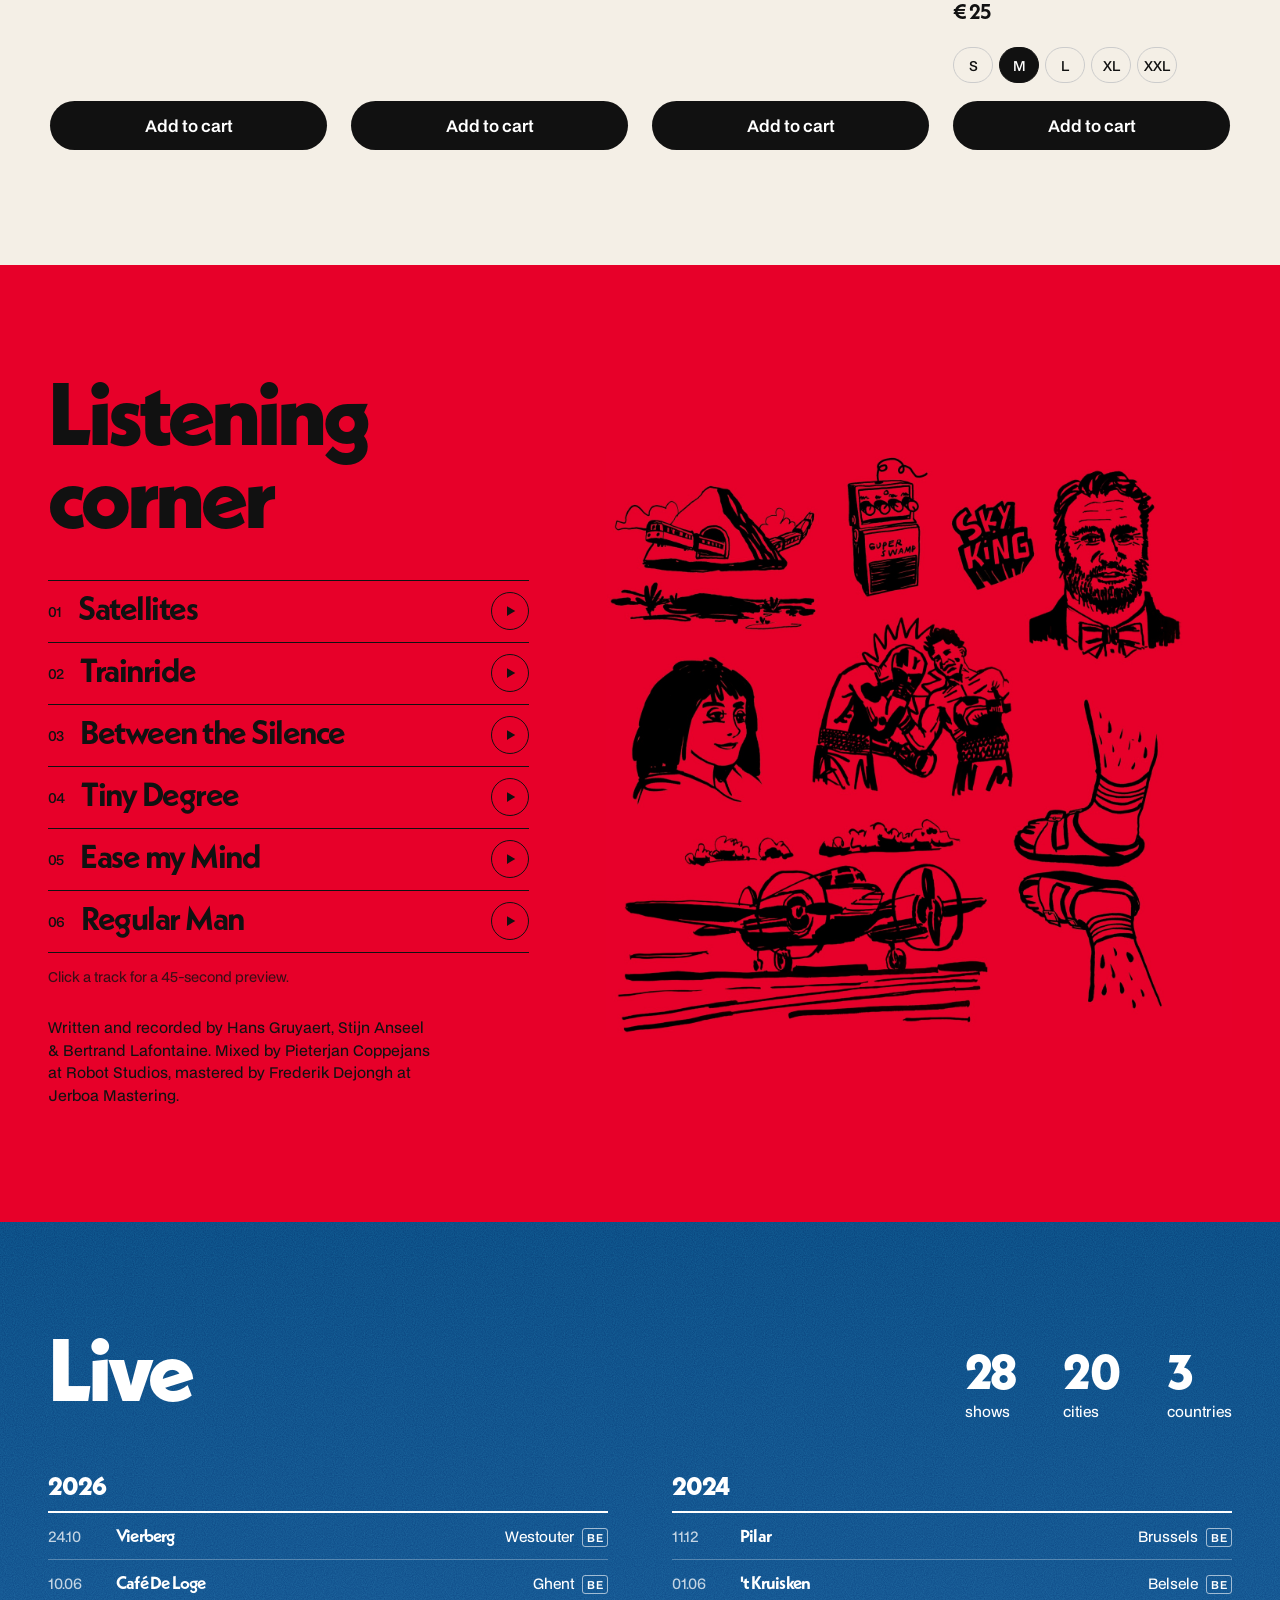
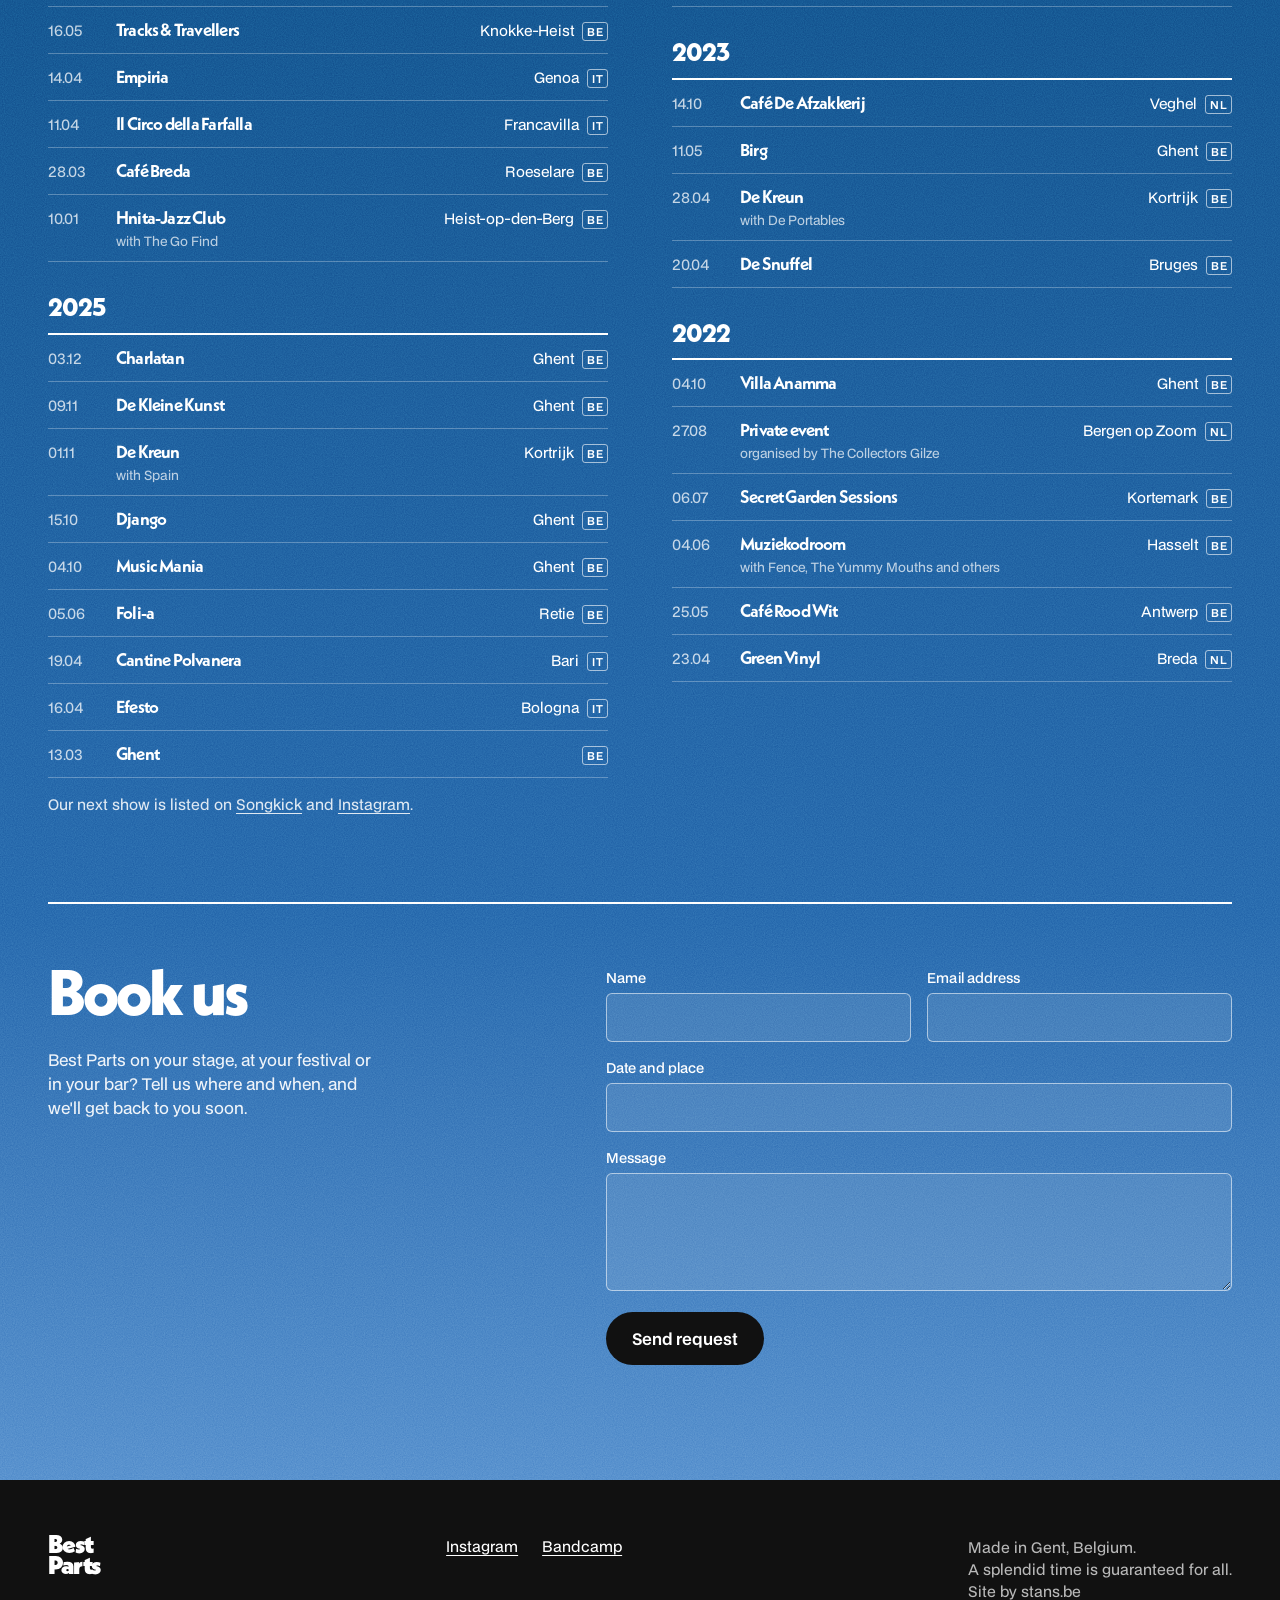
==== commit 38aa0b12: "Footer: site door stans.be Co-Authored-By: Claude Fable 5.2 <noreply@anthropic.com>" ====
--- a/index.html
+++ b/index.html
@@ -124,7 +124,7 @@
     <a href="https://instagram.com/bestpartsband">Instagram</a>
     <a href="https://bestparts.bandcamp.com">Bandcamp</a>
   </div>
-  <p>Made in Gent, Belgium.<br>A splendid time is guaranteed for all.</p>
+  <p>Made in Gent, Belgium.<br>A splendid time is guaranteed for all.<br><span data-i18n="foot.credit">Site door <a href="https://stans.be">stans.be</a></span></p>
 </footer>
 
 <!-- MANDJE -->
--- a/style.css
+++ b/style.css
@@ -131,16 +131,16 @@
 .sleeve {
   display: block; width: 100%; max-width: min(760px, 100svh - 200px); margin-left: auto; aspect-ratio: 1;
   padding: 0; border: 0; background: none; cursor: pointer;
-  container-type: inline-size; perspective: 1600px;
+  container-type: inline-size; perspective: 5000px;
   filter: drop-shadow(0 34px 34px rgba(0, 10, 40, .45));
   animation: float 7s ease-in-out infinite;
   -webkit-tap-highlight-color: transparent;
 }
 .sleeve-box {
-  --t: 1.9cqw; /* 6 mm op een hoes van 315 mm */
+  --t: 3.2cqw; /* in het echt 6 mm op 315 mm (1.9), hier iets dikker voor het effect */
   position: relative; display: block; width: 100%; height: 100%;
   transform-style: preserve-3d;
-  transform: rotateX(var(--rx, 0deg)) rotateY(var(--ry, 20deg));
+  transform: rotateX(var(--rx, 0deg)) rotateY(var(--ry, 12deg));
   transition: transform 1.1s cubic-bezier(.3, .9, .3, 1);
 }
 .sleeve.tilting .sleeve-box { transition-duration: .25s; }
